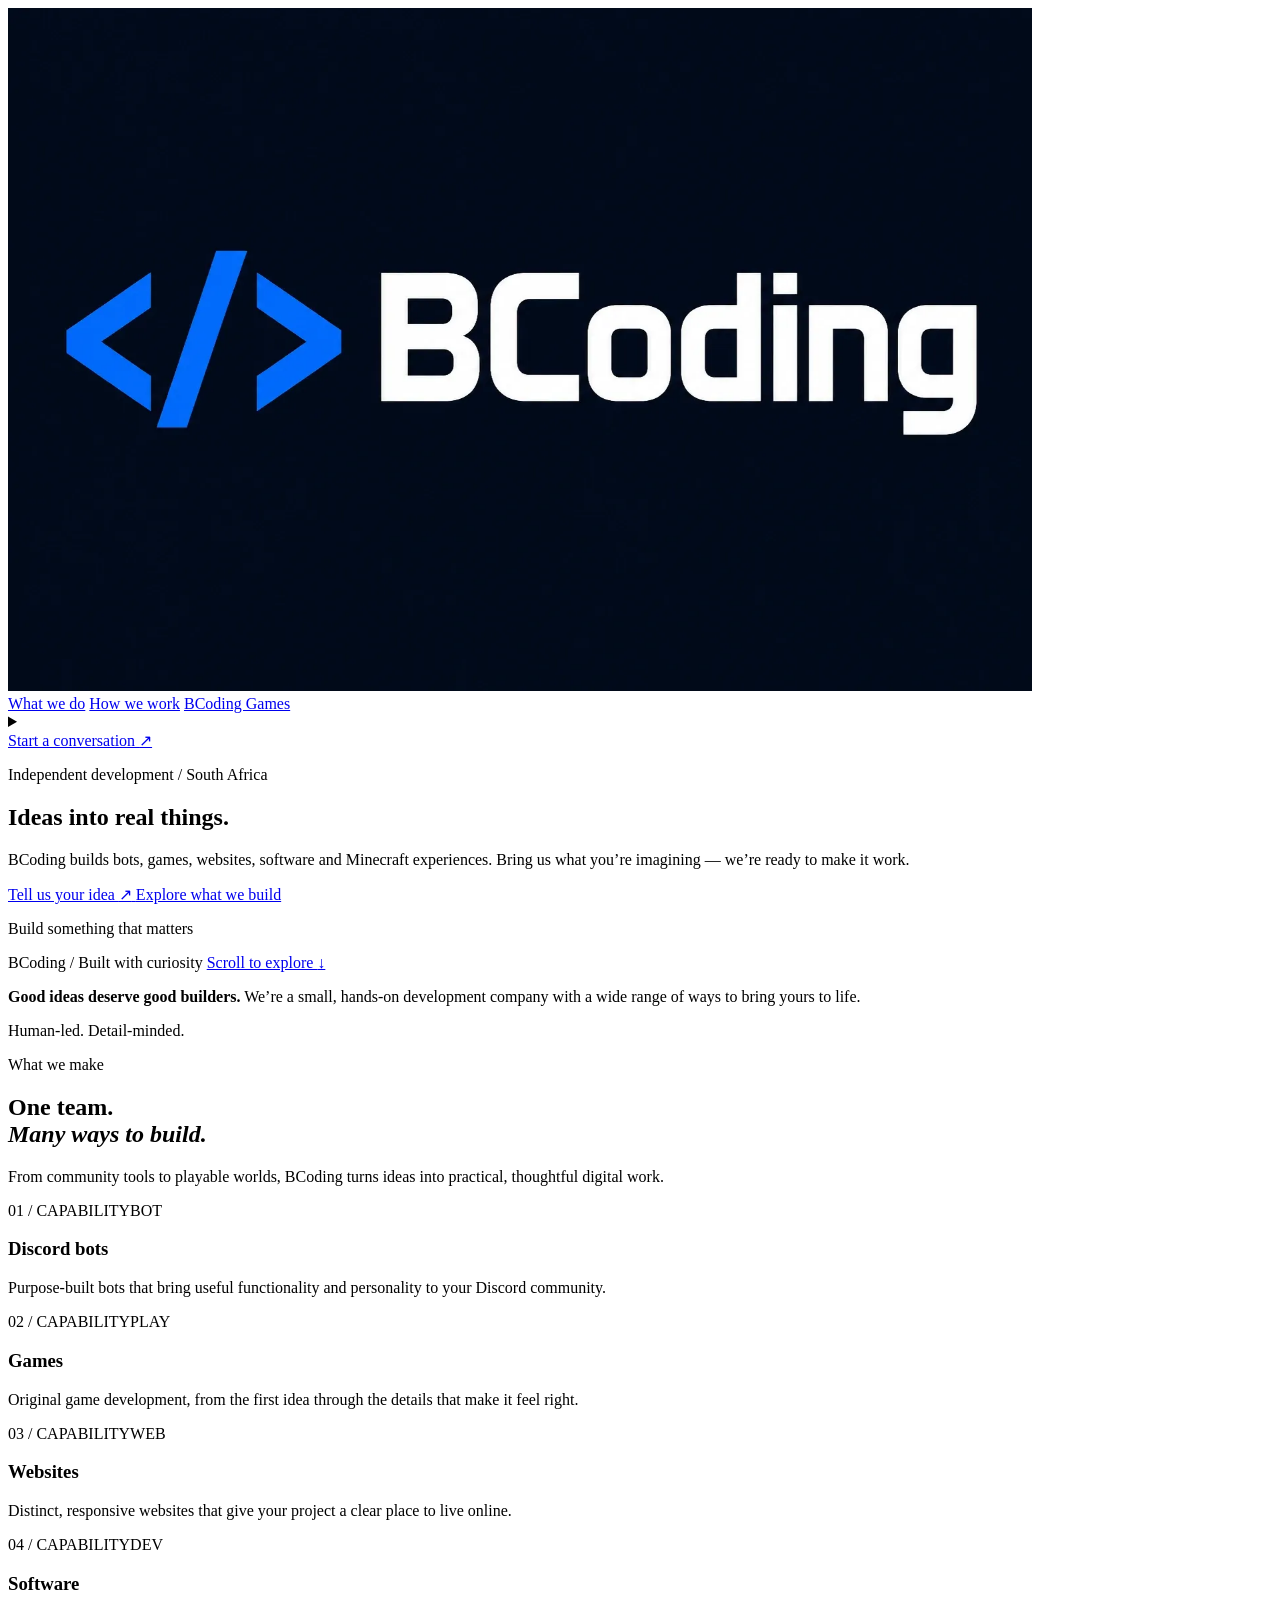
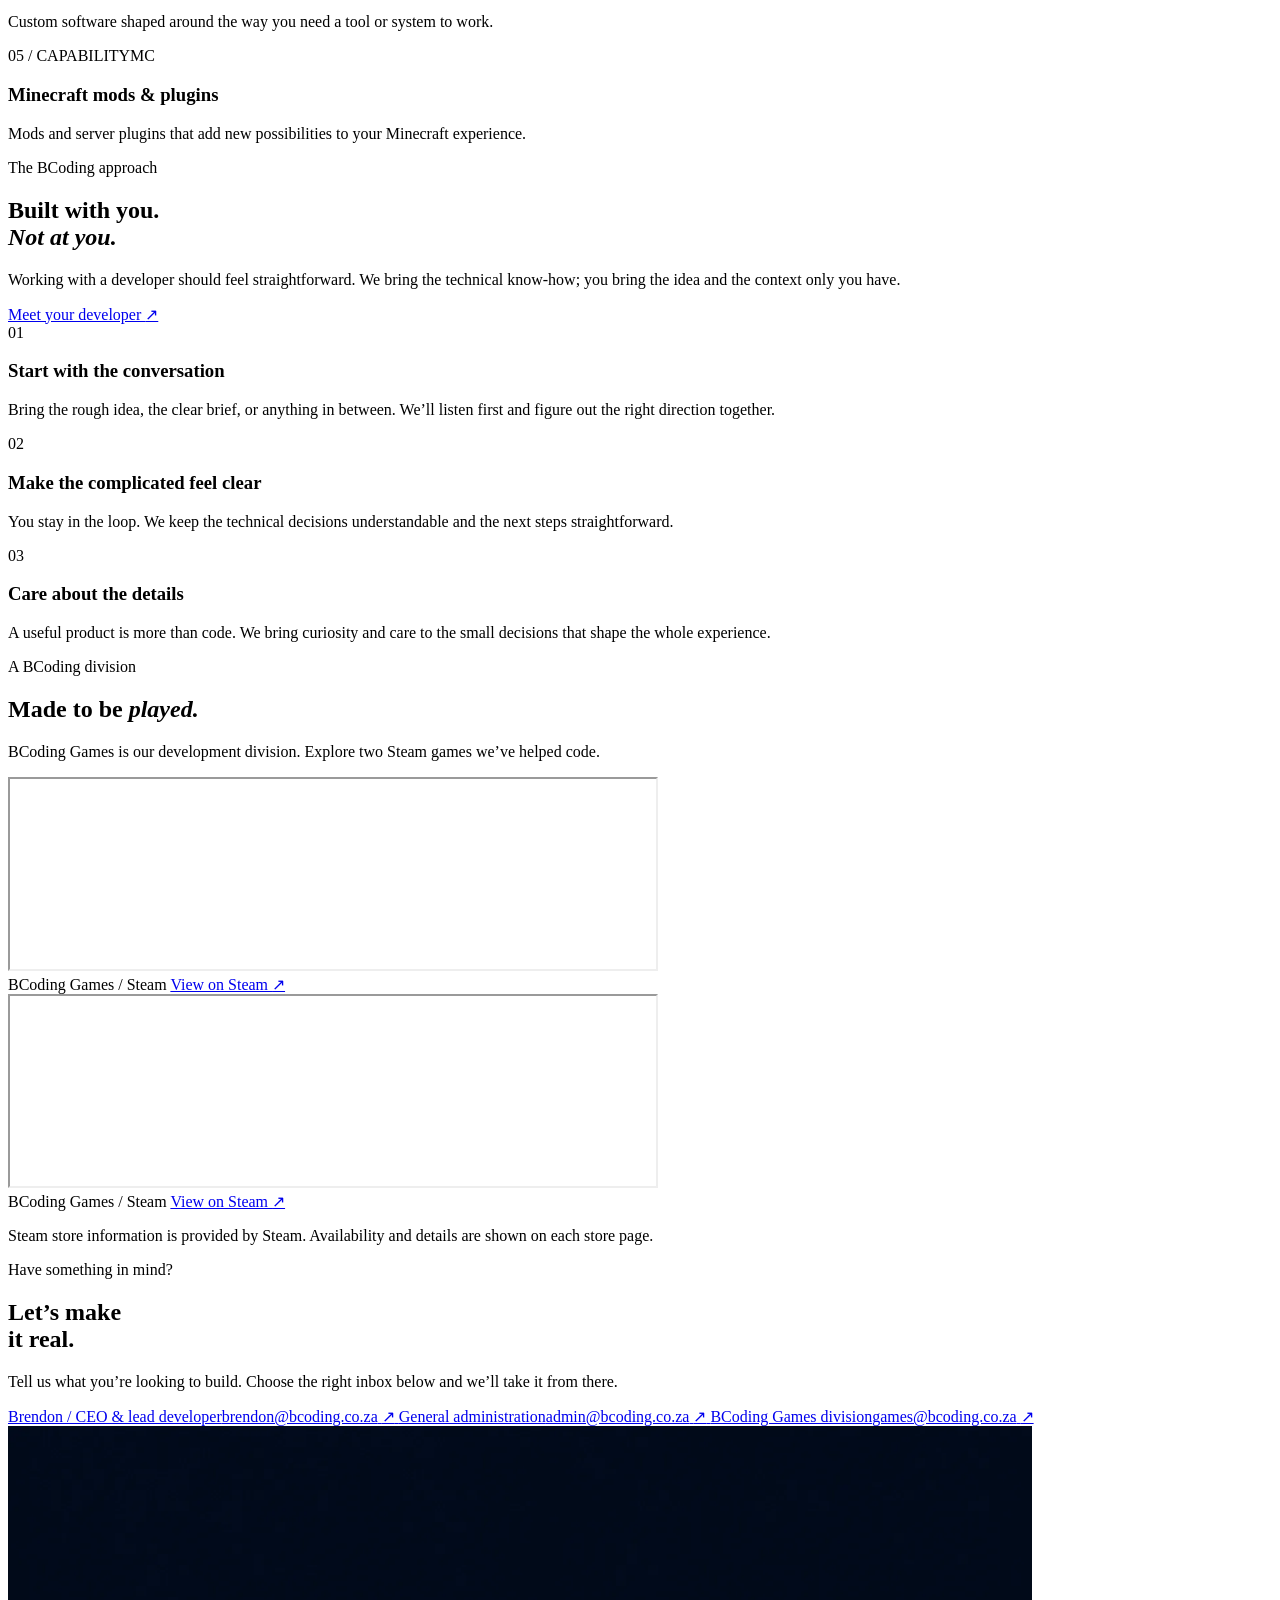
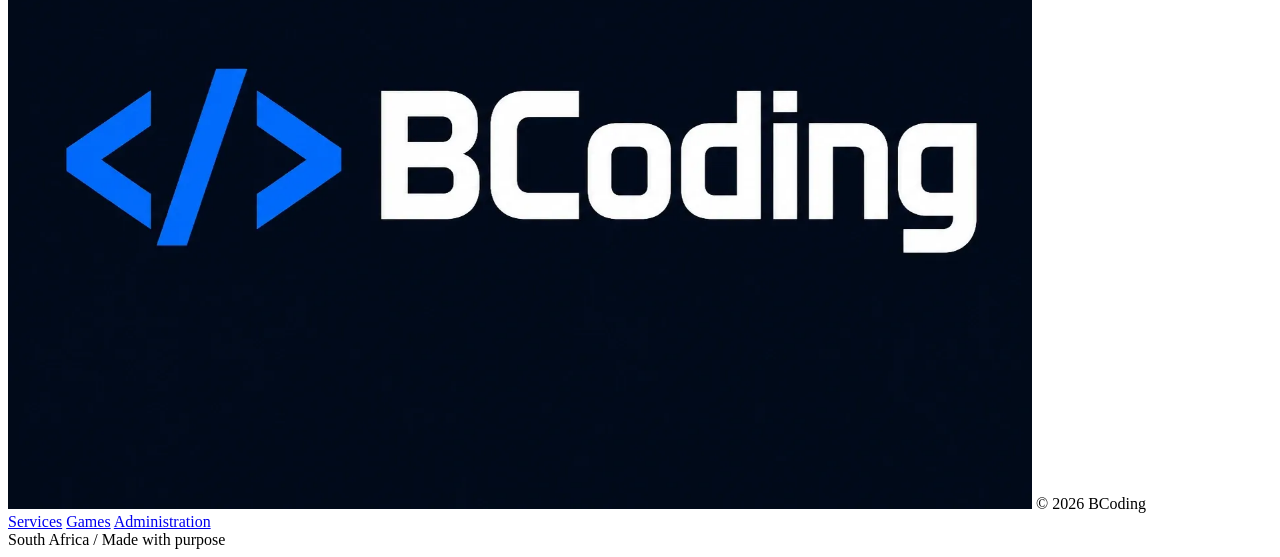
==== index.html @ 5981d1ee "Initial Files #1" ====
<!doctype html>
<html lang="en">
  <head>
    <meta charset="UTF-8" />
    <meta name="viewport" content="width=device-width, initial-scale=1" />
    <meta name="theme-color" content="#080f1d" />
    <title>BCoding | Bots, Games, Websites &amp; Software Development</title>
    <meta name="description" content="BCoding builds bots, games, websites, software, Minecraft mods and plugins. South African developers bring your ideas to life with thoughtful development." />
    <meta name="robots" content="index, follow" />
    <meta property="og:title" content="BCoding | Bots, Games, Websites &amp; Software Development" />
    <meta property="og:description" content="BCoding builds bots, games, websites, software, Minecraft mods and plugins. South African developers bring your ideas to life with thoughtful development." />
    <meta property="og:type" content="website" />
    <meta property="og:locale" content="en_ZA" />
    <meta name="twitter:card" content="summary_large_image" />
    <meta name="twitter:title" content="BCoding | Bots, Games, Websites &amp; Software Development" />
    <meta name="twitter:description" content="BCoding builds bots, games, websites, software, Minecraft mods and plugins. South African developers bring your ideas to life with thoughtful development." />
    <link rel="icon" type="image/svg+xml" href="favicon.svg" />
    <link rel="preconnect" href="https://fonts.googleapis.com" />
    <link rel="preconnect" href="https://fonts.gstatic.com" crossorigin />
    <link rel="stylesheet" href="src/index.css" />
  </head>
  <body>
    <div class="site-shell">
      <header class="header" data-testid="site-header">
        <nav class="nav" aria-label="Main navigation">
          <a class="brand" href="#home" aria-label="BCoding home" data-testid="link-home">
            <img src="bcoding-logo.png" alt="BCoding" width="1024" height="683" />
          </a>
          <div class="nav-links desktop-nav-links">
            <a href="#services" data-testid="link-nav-services">What we do</a>
            <a href="#approach" data-testid="link-nav-approach">How we work</a>
            <a href="#games" data-testid="link-nav-games">BCoding Games</a>
          </div>
          <details class="mobile-menu">
            <summary class="menu-toggle" aria-label="Toggle navigation menu">
              <span class="menu-icon" aria-hidden="true"></span>
            </summary>
            <div class="nav-links">
              <a href="#services" data-testid="link-mobile-services">What we do</a>
              <a href="#approach" data-testid="link-mobile-approach">How we work</a>
              <a href="#games" data-testid="link-mobile-games">BCoding Games</a>
              <a href="#contact" data-testid="link-mobile-contact">Contact</a>
            </div>
          </details>
          <a class="nav-contact" href="mailto:brendon@bcoding.co.za" data-testid="link-nav-contact">
            Start a conversation <span class="arrow" aria-hidden="true">↗</span>
          </a>
        </nav>
      </header>

      <main>
        <section class="hero" id="home" aria-labelledby="hero-title" data-testid="section-hero">
          <div class="hero-grid" aria-hidden="true"></div>
          <div class="hero-mark" aria-hidden="true">
            <div class="mark-outer"></div>
            <div class="mark-inner"></div>
            <div class="mark-core"></div>
            <div class="mark-line"></div>
            <span class="mark-corner one"></span>
            <span class="mark-corner two"></span>
          </div>
          <div class="hero-content">
            <div class="hero-copy">
              <p class="hero-kicker"><span>Independent development</span> / South Africa</p>
              <h1 id="hero-title" data-testid="text-hero-heading">Ideas into <span>real things.</span></h1>
              <p class="hero-description" data-testid="text-hero-description">
                BCoding builds bots, games, websites, software and Minecraft experiences.
                Bring us what you’re imagining — we’re ready to make it work.
              </p>
              <div class="hero-actions">
                <a class="button-primary" href="mailto:brendon@bcoding.co.za" data-testid="link-hero-start">
                  Tell us your idea <span class="arrow" aria-hidden="true">↗</span>
                </a>
                <a class="button-secondary" href="#services" data-testid="link-hero-services">
                  Explore what we build
                </a>
              </div>
            </div>
          </div>
          <p class="hero-aside" aria-hidden="true">Build something that matters</p>
          <div class="hero-bottom">
            <span>BCoding / Built with curiosity</span>
            <a href="#services" class="scroll-cue" data-testid="link-scroll-services">
              Scroll to explore <span class="arrow" aria-hidden="true">↓</span>
            </a>
          </div>
        </section>

        <div class="intro-strip" data-testid="section-intro">
          <div class="intro-inner">
            <p><strong>Good ideas deserve good builders.</strong> We’re a small, hands-on development company with a wide range of ways to bring yours to life.</p>
            <span class="intro-meta">Human-led. Detail-minded.</span>
          </div>
        </div>

        <section class="services" id="services" aria-labelledby="services-title" data-testid="section-services">
          <div class="wrap">
            <div class="services-top">
              <div>
                <p class="eyebrow">What we make</p>
                <h2 class="section-heading" id="services-title">One team.<br /><em>Many ways to build.</em></h2>
              </div>
              <p class="section-intro">From community tools to playable worlds, BCoding turns ideas into practical, thoughtful digital work.</p>
            </div>
            <div class="service-grid">
              <article class="service-item" data-testid="card-service-01">
                <div class="service-topline"><span>01 / CAPABILITY</span><span class="service-icon" aria-hidden="true">BOT</span></div>
                <h3>Discord bots</h3>
                <p>Purpose-built bots that bring useful functionality and personality to your Discord community.</p>
                <span class="service-accent" aria-hidden="true"></span>
              </article>
              <article class="service-item" data-testid="card-service-02">
                <div class="service-topline"><span>02 / CAPABILITY</span><span class="service-icon" aria-hidden="true">PLAY</span></div>
                <h3>Games</h3>
                <p>Original game development, from the first idea through the details that make it feel right.</p>
                <span class="service-accent" aria-hidden="true"></span>
              </article>
              <article class="service-item" data-testid="card-service-03">
                <div class="service-topline"><span>03 / CAPABILITY</span><span class="service-icon" aria-hidden="true">WEB</span></div>
                <h3>Websites</h3>
                <p>Distinct, responsive websites that give your project a clear place to live online.</p>
                <span class="service-accent" aria-hidden="true"></span>
              </article>
              <article class="service-item" data-testid="card-service-04">
                <div class="service-topline"><span>04 / CAPABILITY</span><span class="service-icon" aria-hidden="true">DEV</span></div>
                <h3>Software</h3>
                <p>Custom software shaped around the way you need a tool or system to work.</p>
                <span class="service-accent" aria-hidden="true"></span>
              </article>
              <article class="service-item" data-testid="card-service-05">
                <div class="service-topline"><span>05 / CAPABILITY</span><span class="service-icon" aria-hidden="true">MC</span></div>
                <h3>Minecraft mods &amp; plugins</h3>
                <p>Mods and server plugins that add new possibilities to your Minecraft experience.</p>
                <span class="service-accent" aria-hidden="true"></span>
              </article>
            </div>
          </div>
        </section>

        <section class="approach" id="approach" aria-labelledby="approach-title" data-testid="section-approach">
          <div class="wrap approach-inner">
            <div class="approach-lead">
              <p class="eyebrow">The BCoding approach</p>
              <h2 class="section-heading" id="approach-title">Built with you.<br /><em>Not at you.</em></h2>
              <p>Working with a developer should feel straightforward. We bring the technical know-how; you bring the idea and the context only you have.</p>
              <a class="button-primary" href="mailto:brendon@bcoding.co.za" data-testid="link-approach-contact">
                Meet your developer <span class="arrow" aria-hidden="true">↗</span>
              </a>
            </div>
            <div class="approach-list">
              <article class="principle" data-testid="card-principle-01">
                <span class="principle-number">01</span>
                <div><h3>Start with the conversation</h3><p>Bring the rough idea, the clear brief, or anything in between. We’ll listen first and figure out the right direction together.</p></div>
              </article>
              <article class="principle" data-testid="card-principle-02">
                <span class="principle-number">02</span>
                <div><h3>Make the complicated feel clear</h3><p>You stay in the loop. We keep the technical decisions understandable and the next steps straightforward.</p></div>
              </article>
              <article class="principle" data-testid="card-principle-03">
                <span class="principle-number">03</span>
                <div><h3>Care about the details</h3><p>A useful product is more than code. We bring curiosity and care to the small decisions that shape the whole experience.</p></div>
              </article>
            </div>
          </div>
        </section>

        <section class="games" id="games" aria-labelledby="games-title" data-testid="section-games">
          <div class="wrap">
            <div class="games-heading">
              <div>
                <p class="eyebrow">A BCoding division</p>
                <h2 class="section-heading" id="games-title">Made to be <em>played.</em></h2>
              </div>
              <p class="section-intro">BCoding Games is our development division. Explore two Steam games we’ve helped code.</p>
            </div>
            <div class="game-grid" data-testid="list-steam-games">
              <article class="game-card" data-testid="card-steam-game-4736470">
                <iframe class="game-frame" src="https://store.steampowered.com/widget/4736470/" title="Steam game widget, app 4736470" width="646" height="190" loading="lazy" allow="clipboard-write; autoplay; encrypted-media; picture-in-picture" data-testid="iframe-steam-game-4736470"></iframe>
                <div class="game-caption">
                  <span>BCoding Games / Steam</span>
                  <a href="https://store.steampowered.com/app/4736470/" target="_blank" rel="noopener noreferrer" data-testid="link-steam-game-4736470">View on Steam <span class="arrow" aria-hidden="true">↗</span></a>
                </div>
              </article>
              <article class="game-card" data-testid="card-steam-game-4693030">
                <iframe class="game-frame" src="https://store.steampowered.com/widget/4693030/" title="Steam game widget, app 4693030" width="646" height="190" loading="lazy" allow="clipboard-write; autoplay; encrypted-media; picture-in-picture" data-testid="iframe-steam-game-4693030"></iframe>
                <div class="game-caption">
                  <span>BCoding Games / Steam</span>
                  <a href="https://store.steampowered.com/app/4693030/" target="_blank" rel="noopener noreferrer" data-testid="link-steam-game-4693030">View on Steam <span class="arrow" aria-hidden="true">↗</span></a>
                </div>
              </article>
            </div>
            <p class="games-note" data-testid="text-games-note">Steam store information is provided by Steam. Availability and details are shown on each store page.</p>
          </div>
        </section>

        <section class="contact" id="contact" aria-labelledby="contact-title" data-testid="section-contact">
          <div class="wrap contact-main">
            <div>
              <p class="eyebrow">Have something in mind?</p>
              <h2 id="contact-title" data-testid="text-contact-heading">Let’s make<br /><span>it real.</span></h2>
              <p class="contact-copy">Tell us what you’re looking to build. Choose the right inbox below and we’ll take it from there.</p>
            </div>
            <div class="contact-actions" aria-label="Contact BCoding">
              <a class="email-link" href="mailto:brendon@bcoding.co.za" data-testid="link-contact-brendon">
                <span><span class="email-role">Brendon / CEO &amp; lead developer</span><span class="email-address">brendon@bcoding.co.za</span></span>
                <span class="email-arrow arrow" aria-hidden="true">↗</span>
              </a>
              <a class="email-link" href="mailto:admin@bcoding.co.za" data-testid="link-contact-admin">
                <span><span class="email-role">General administration</span><span class="email-address">admin@bcoding.co.za</span></span>
                <span class="email-arrow arrow" aria-hidden="true">↗</span>
              </a>
              <a class="email-link" href="mailto:games@bcoding.co.za" data-testid="link-contact-games">
                <span><span class="email-role">BCoding Games division</span><span class="email-address">games@bcoding.co.za</span></span>
                <span class="email-arrow arrow" aria-hidden="true">↗</span>
              </a>
            </div>
          </div>
          <footer class="footer">
            <div class="wrap footer-inner">
              <div class="footer-brand">
                <img src="bcoding-logo.png" alt="BCoding" width="1024" height="683" loading="lazy" />
                <span>© 2026 BCoding</span>
              </div>
              <nav class="footer-nav" aria-label="Footer navigation">
                <a href="#services" data-testid="link-footer-services">Services</a>
                <a href="#games" data-testid="link-footer-games">Games</a>
                <a href="mailto:admin@bcoding.co.za" data-testid="link-footer-admin">Administration</a>
              </nav>
              <span>South Africa / Made with purpose</span>
            </div>
          </footer>
        </section>
      </main>
    </div>
  </body>
</html>
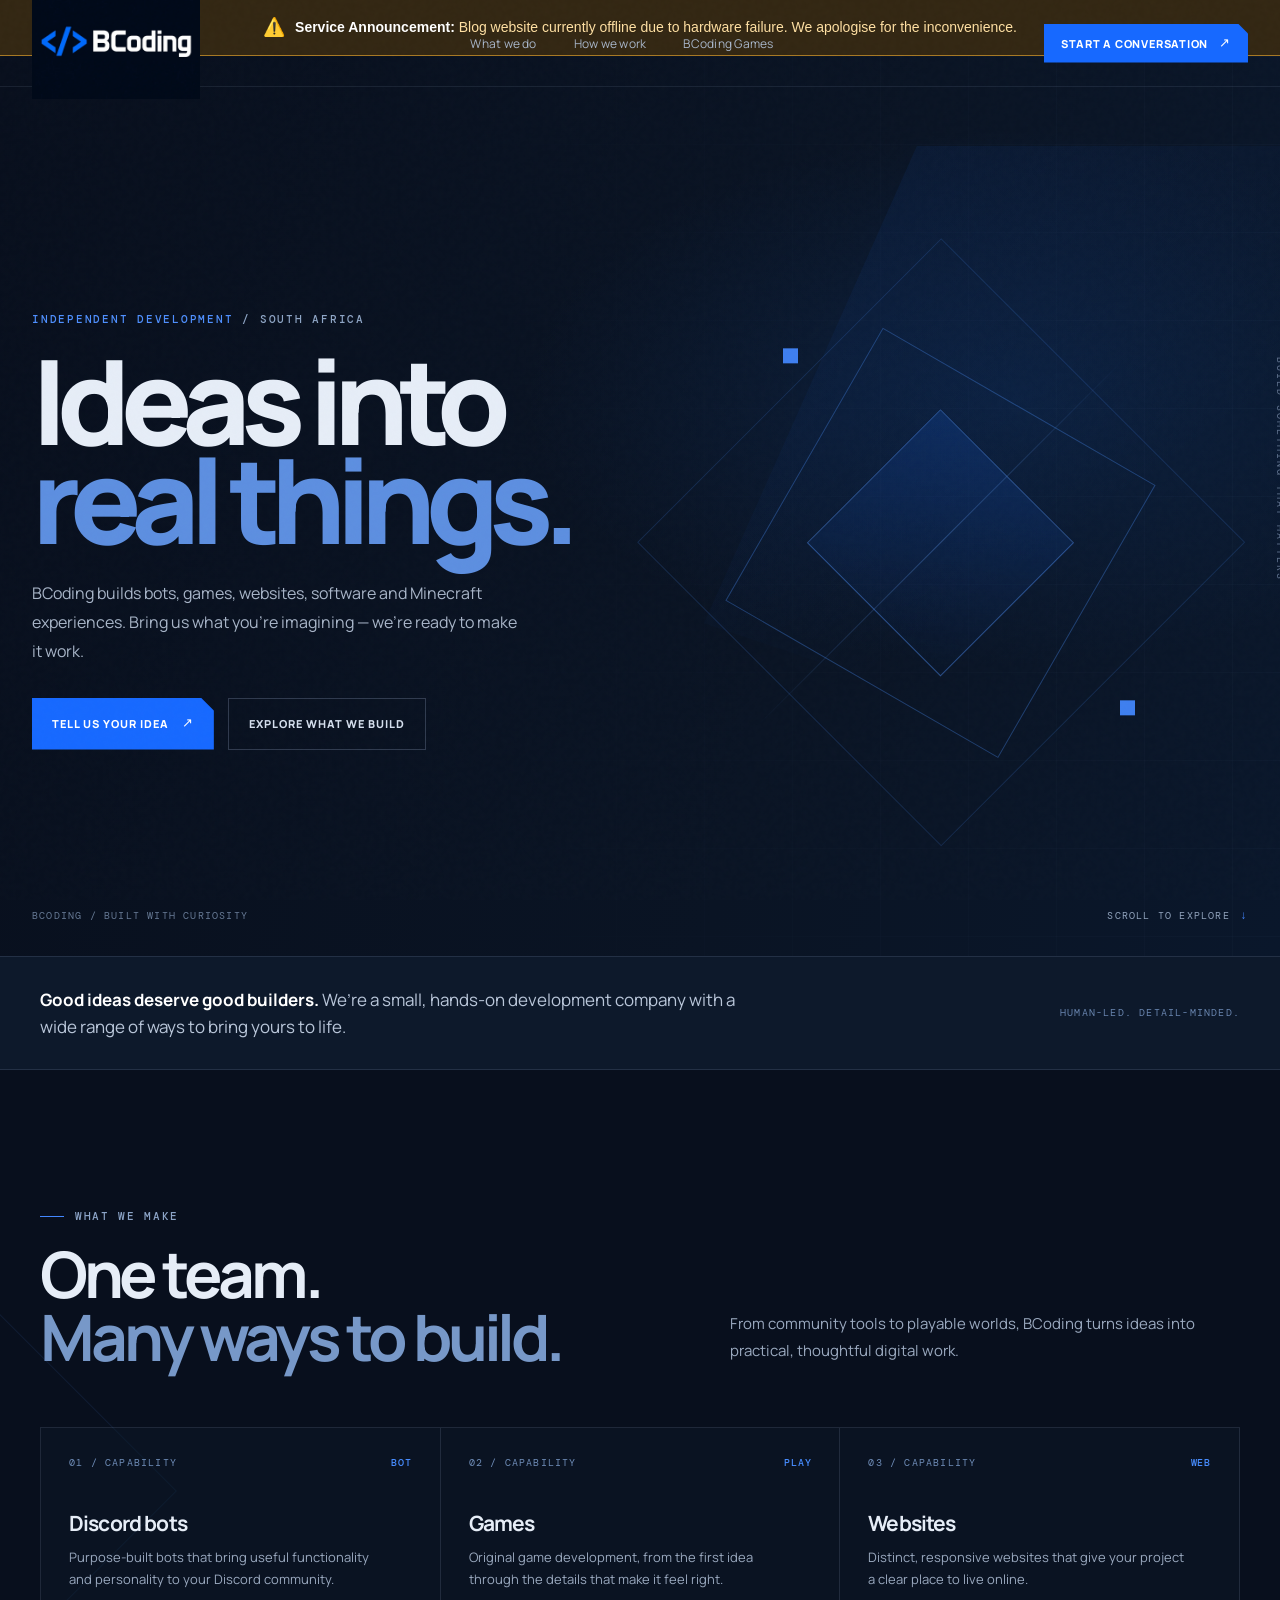
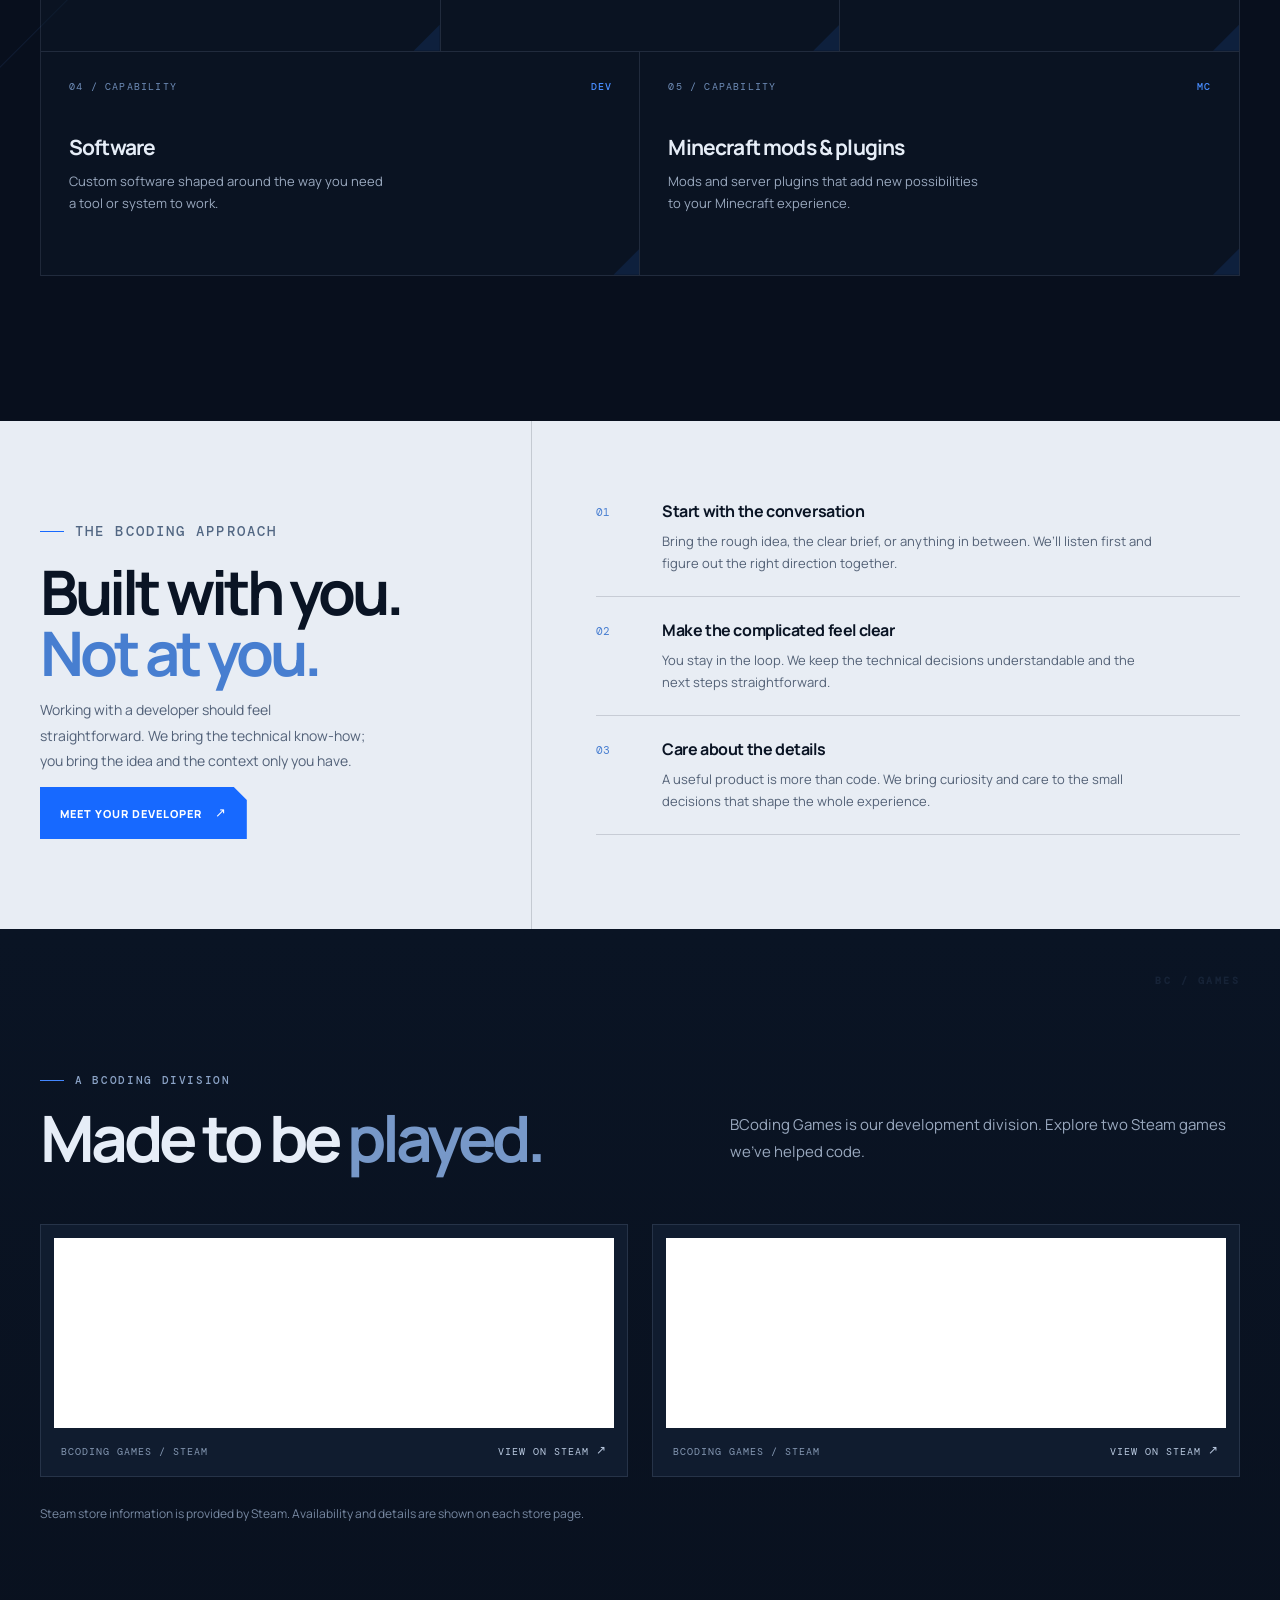
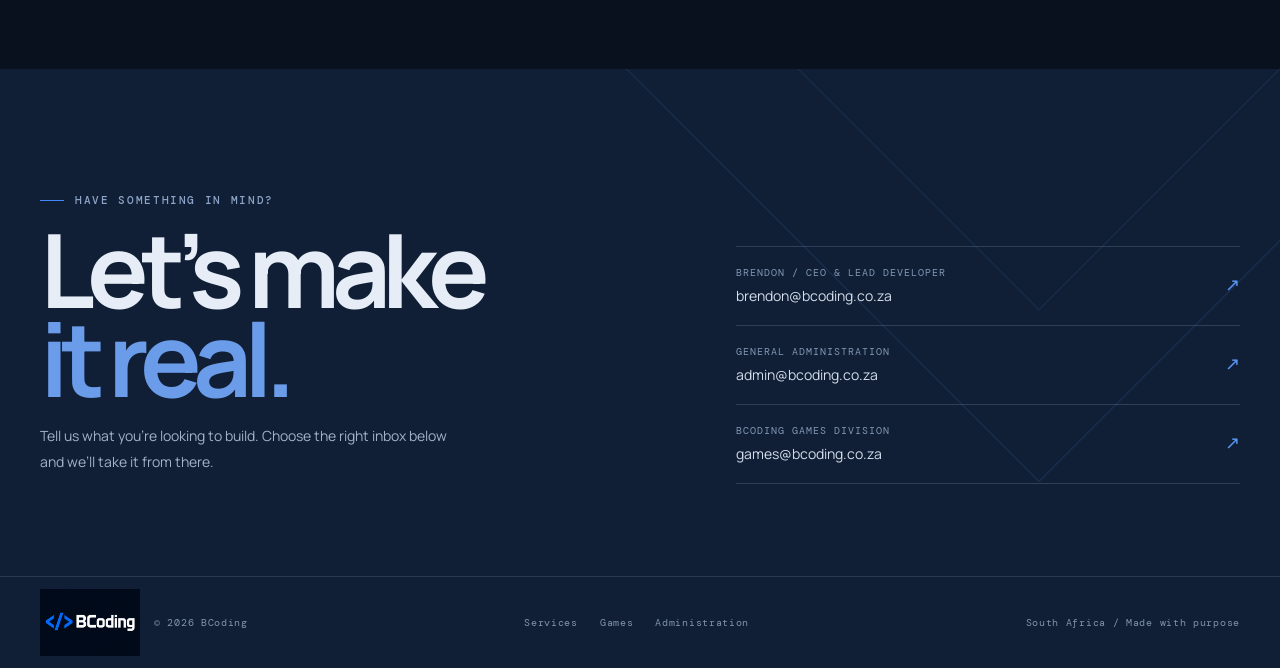
==== commit e9cbece2: "Implement announcement banner for service outage Added a service announcement banner to notify users" ====
--- a/index.html
+++ b/index.html
@@ -20,6 +20,57 @@
     <link rel="stylesheet" href="src/index.css" />
   </head>
   <body>
+    <!-- BCoding Announcement Banner -->
+<script>
+    const SHOW_ANNOUNCEMENT = true; // Change to false to hide
+
+    if (SHOW_ANNOUNCEMENT) {
+        document.write(`
+            <div class="announcement-banner">
+                <span class="announcement-icon">⚠️</span>
+                <span>
+                    <strong>Service Announcement:</strong>
+                    Blog website currently offline due to hardware failure.
+                    We apologise for the inconvenience.
+                </span>
+            </div>
+        `);
+    }
+</script>
+
+<style>
+    .announcement-banner {
+        width: 100%;
+        box-sizing: border-box;
+        background: #332713;
+        border-bottom: 1px solid #a87924;
+        color: #ffe0a3;
+        padding: 13px 20px;
+        font-family: Arial, sans-serif;
+        font-size: 14px;
+        line-height: 1.6;
+        text-align: center;
+        display: flex;
+        justify-content: center;
+        align-items: center;
+        gap: 10px;
+    }
+
+    .announcement-banner strong {
+        color: #ffffff;
+    }
+
+    .announcement-icon {
+        font-size: 18px;
+    }
+
+    @media (max-width: 600px) {
+        .announcement-banner {
+            font-size: 12px;
+            padding: 12px;
+        }
+    }
+</style>
     <div class="site-shell">
       <header class="header" data-testid="site-header">
         <nav class="nav" aria-label="Main navigation">
--- a/src/index.css
+++ b/src/index.css
@@ -0,0 +1,263 @@
+@import url('https://fonts.googleapis.com/css2?family=DM+Mono:wght@400;500&family=Manrope:wght@400;500;600;700;800&display=swap');
+
+:root,
+.dark {
+  color-scheme: dark;
+  --background: 222 47% 7%;
+  --foreground: 210 24% 94%;
+  --border: 218 27% 19%;
+  --input: 218 27% 19%;
+  --card: 220 38% 10%;
+  --card-foreground: 210 24% 94%;
+  --primary: 217 100% 56%;
+  --primary-foreground: 210 40% 98%;
+  --secondary: 220 31% 14%;
+  --secondary-foreground: 210 24% 94%;
+  --muted: 219 25% 15%;
+  --muted-foreground: 216 13% 64%;
+  --accent: 217 100% 56%;
+  --accent-foreground: 210 40% 98%;
+  --destructive: 0 72% 51%;
+  --destructive-foreground: 210 40% 98%;
+  --ring: 217 100% 56%;
+  --app-font-sans: 'Manrope', sans-serif;
+  --app-font-mono: 'DM Mono', monospace;
+  --radius: 0.4rem;
+  --navy: #080f1d;
+  --navy-2: #0b1525;
+  --panel: #0d192b;
+  --panel-light: #122039;
+  --blue: #1769ff;
+  --blue-bright: #4387ff;
+  --ice: #e6edf7;
+  --muted-ink: #9aa9bf;
+  --line: rgba(167, 191, 224,  0.14);
+  --mono: 'DM Mono', monospace;
+}
+
+* { box-sizing: border-box; }
+html { scroll-behavior: smooth; scroll-padding-top: 90px; }
+body {
+  margin: 0;
+  background: var(--navy);
+  color: var(--ice);
+  font-family: var(--app-font-sans);
+  -webkit-font-smoothing: antialiased;
+  text-rendering: optimizeLegibility;
+}
+body::before {
+  content: '';
+  position: fixed;
+  inset: 0;
+  z-index: 10;
+  pointer-events: none;
+  opacity: .12;
+  background-image: url("data:image/svg+xml,%3Csvg viewBox='0 0 180 180' xmlns='http://www.w3.org/2000/svg'%3E%3Cfilter id='n'%3E%3CfeTurbulence type='fractalNoise' baseFrequency='.85' numOctaves='3' stitchTiles='stitch'/%3E%3C/filter%3E%3Crect width='100%25' height='100%25' filter='url(%23n)' opacity='.14'/%3E%3C/svg%3E");
+}
+::selection { background: var(--blue); color: white; }
+a { color: inherit; text-decoration: none; }
+button { font: inherit; }
+button:focus-visible, a:focus-visible, summary:focus-visible { outline: 2px solid #78aaff; outline-offset: 4px; }
+
+.site-shell { overflow: hidden; }
+.wrap { width: min(1200px, calc(100% - 64px)); margin-inline: auto; }
+.eyebrow {
+  display: inline-flex; align-items: center; gap: 11px; margin: 0;
+  color: #8ca4c7; font: 500 11px/1.4 var(--mono); letter-spacing: .15em; text-transform: uppercase;
+}
+.eyebrow::before { content: ''; display: inline-block; width: 24px; height: 1px; background: var(--blue-bright); }
+.section-heading { max-width: 760px; margin: 18px 0 0; font-size: clamp(2.4rem, 5vw, 4.6rem); line-height: .99; letter-spacing: -.065em; font-weight: 700; }
+.section-heading em { font-style: normal; color: #7798c8; }
+.section-intro { max-width: 510px; color: var(--muted-ink); line-height: 1.8; font-size: 15px; }
+
+.header {
+  position: absolute; z-index: 20; top: 0; left: 0; width: 100%;
+  border-bottom: 1px solid rgba(174, 193, 224, .1);
+}
+.nav {
+  width: min(1320px, calc(100% - 64px)); height: 86px; margin: auto;
+  display: flex; align-items: center; justify-content: space-between;
+}
+.brand { display: inline-flex; align-items: center; width: 168px; }
+.brand img { display: block; width: 100%; height: auto; }
+.nav-links { display: flex; gap: 37px; align-items: center; }
+.nav-links a { color: #a8b6ca; font-size: 12px; letter-spacing: .02em; transition: color .2s; }
+.nav-links a:hover { color: white; }
+.nav-contact { display: inline-flex; align-items: center; gap: 11px; padding: 12px 17px; background: var(--blue); color: white; font-size: 11px; font-weight: 800; letter-spacing: .07em; text-transform: uppercase; clip-path: polygon(0 0, calc(100% - 10px) 0, 100% 10px, 100% 100%, 0 100%); transition: background .2s, transform .2s; }
+.nav-contact:hover { background: #3880ff; transform: translateY(-2px); }
+.mobile-menu { display: none; }
+.menu-toggle { display: inline-flex; align-items: center; justify-content: center; width: 42px; height: 42px; border: 1px solid var(--line); color: var(--ice); background: var(--panel); cursor: pointer; list-style: none; }
+.menu-toggle::-webkit-details-marker { display: none; }
+.menu-icon, .menu-icon::before, .menu-icon::after { display: block; position: relative; width: 18px; height: 1px; background: currentColor; content: ''; transition: transform .2s, background .2s; }
+.menu-icon::before, .menu-icon::after { position: absolute; left: 0; }
+.menu-icon::before { top: -6px; }
+.menu-icon::after { top: 6px; }
+.mobile-menu[open] .menu-icon { background: transparent; }
+.mobile-menu[open] .menu-icon::before { top: 0; transform: rotate(45deg); }
+.mobile-menu[open] .menu-icon::after { top: 0; transform: rotate(-45deg); }
+.arrow { display: inline-block; font: 500 1.15em/1 var(--mono); }
+
+.hero {
+  min-height: 760px; height: min(900px, 100svh); max-height: 1000px; position: relative;
+  display: flex; align-items: center; background:
+    radial-gradient(ellipse at 79% 38%, rgba(19, 77, 160, .19), transparent 34%),
+    linear-gradient(105deg, #080f1d 0%, #0a1424 62%, #0a172b 100%);
+}
+.hero::after { content: ''; position: absolute; right: -7vw; top: 10%; width: 52vw; height: 78%; background: linear-gradient(145deg, rgba(23,105,255,.09), transparent 56%); clip-path: polygon(32% 0,100% 0,100% 100%,0 68%); pointer-events: none; }
+.hero-grid { position: absolute; inset: 0; opacity: .16; background-image: linear-gradient(rgba(145,174,218,.18) 1px, transparent 1px), linear-gradient(90deg, rgba(145,174,218,.18) 1px, transparent 1px); background-size: 88px 88px; mask-image: linear-gradient(90deg, transparent 30%, black 100%); }
+.hero-content { position: relative; z-index: 2; width: min(1320px, calc(100% - 64px)); margin: 50px auto 0; }
+.hero-copy { width: min(760px, 68%); }
+.hero-kicker { margin: 0 0 24px; color: #8fa6c6; font: 500 11px/1.4 var(--mono); letter-spacing: .16em; text-transform: uppercase; animation: rise .75s .05s both; }
+.hero-kicker span { color: #4f90ff; }
+.hero h1 { margin: 0; max-width: 800px; font-size: clamp(4.3rem, 9.2vw, 8.5rem); font-weight: 800; line-height: .84; letter-spacing: -.085em; animation: rise .8s .14s both; }
+.hero h1 span { display: block; color: #5d8fe0; }
+.hero-description { max-width: 485px; margin: 30px 0 0; color: #a8b5c8; font-size: 16px; line-height: 1.8; animation: rise .8s .23s both; }
+.hero-actions { display: flex; gap: 14px; align-items: center; margin-top: 32px; animation: rise .8s .3s both; }
+.button-primary, .button-secondary { min-height: 52px; display: inline-flex; align-items: center; justify-content: center; gap: 13px; padding: 0 20px; font-size: 11px; font-weight: 800; letter-spacing: .09em; text-transform: uppercase; transition: background .2s, transform .2s, border-color .2s; }
+.button-primary { background: var(--blue); color: white; clip-path: polygon(0 0, calc(100% - 13px) 0, 100% 13px, 100% 100%, 0 100%); }
+.button-primary:hover { background: #3981ff; transform: translateY(-2px); }
+.button-secondary { border: 1px solid rgba(174,193,224,.24); color: #d4deed; }
+.button-secondary:hover { border-color: #6b91c8; background: rgba(75,120,190,.1); }
+.hero-mark { position: absolute; z-index: 1; width: min(41vw, 570px); aspect-ratio: 1; right: max(6vw, calc((100vw - 1320px)/2)); top: 50%; transform: translateY(-43%); opacity: .93; }
+.mark-outer, .mark-inner, .mark-core { position: absolute; inset: 0; border: 1px solid rgba(72,137,240,.28); transform: rotate(45deg); }
+.mark-outer { inset: 9%; border-color: rgba(72,137,240,.2); }
+.mark-inner { inset: 20%; border-color: rgba(72,137,240,.38); transform: rotate(30deg); }
+.mark-core { inset: 32%; background: linear-gradient(145deg, rgba(23,105,255,.19), rgba(23,105,255,.015)); border-color: rgba(88,151,248,.42); }
+.mark-corner { position: absolute; width: 15px; height: 15px; background: #4387ff; }
+.mark-corner.one { top: 13%; left: 20%; }
+.mark-corner.two { bottom: 17%; right: 13%; }
+.mark-line { position: absolute; top: 50%; left: 0; width: 100%; height: 1px; background: linear-gradient(90deg, transparent, rgba(91,148,235,.38), transparent); transform: rotate(-45deg); }
+.hero-aside { position: absolute; right: 0; top: 44%; transform: rotate(90deg) translateX(50%); transform-origin: right; color: #60728e; font: 10px var(--mono); letter-spacing: .2em; text-transform: uppercase; }
+.hero-bottom { position: absolute; bottom: 34px; left: 50%; width: min(1320px, calc(100% - 64px)); transform: translateX(-50%); display: flex; justify-content: space-between; color: #667994; font: 10px var(--mono); letter-spacing: .12em; text-transform: uppercase; }
+.scroll-cue { display: flex; align-items: center; gap: 10px; color: #91a3bc; }
+.scroll-cue .arrow { color: #4387ff; }
+
+.intro-strip { position: relative; z-index: 2; background: #0d192b; border-block: 1px solid var(--line); }
+.intro-inner { width: min(1200px, calc(100% - 64px)); min-height: 112px; margin: auto; display: flex; align-items: center; justify-content: space-between; gap: 26px; }
+.intro-inner p { margin: 0; max-width: 700px; color: #b9c6d9; font-size: 17px; line-height: 1.6; }
+.intro-inner strong { color: white; }
+.intro-meta { white-space: nowrap; color: #6884ae; font: 10px var(--mono); letter-spacing: .12em; text-transform: uppercase; }
+
+.services { padding: 130px 0 145px; position: relative; }
+.services::before { content: ''; position: absolute; width: 360px; height: 360px; border: 1px solid rgba(71,125,212,.11); transform: rotate(45deg); left: -260px; top: 240px; }
+.services-top { display: flex; align-items: end; justify-content: space-between; gap: 35px; margin-bottom: 58px; }
+.services-top .section-intro { margin: 0 0 5px; }
+.service-grid { display: grid; grid-template-columns: repeat(12, 1fr); border-top: 1px solid var(--line); border-left: 1px solid var(--line); }
+.service-item { min-height: 224px; padding: 28px; grid-column: span 4; border-right: 1px solid var(--line); border-bottom: 1px solid var(--line); position: relative; background: rgba(13,25,43,.44); transition: background .25s, transform .25s; }
+.service-item:nth-child(4), .service-item:nth-child(5) { grid-column: span 6; }
+.service-item:hover { z-index: 1; background: #101f35; transform: translateY(-3px); }
+.service-topline { display: flex; justify-content: space-between; align-items: center; color: #6f8db8; font: 10px var(--mono); letter-spacing: .12em; }
+.service-icon { color: #488dff; font: 500 10px var(--mono); letter-spacing: .08em; }
+.service-item h3 { margin: 40px 0 9px; font-size: 21px; letter-spacing: -.04em; }
+.service-item p { max-width: 320px; margin: 0; color: #9aa9bf; font-size: 13px; line-height: 1.75; }
+.service-accent { position: absolute; right: 0; bottom: 0; width: 26px; height: 26px; background: rgba(38,113,240,.13); clip-path: polygon(100% 0,100% 100%,0 100%); }
+
+.approach { background: #e8edf4; color: #0a1424; position: relative; }
+.approach-inner { display: grid; grid-template-columns: .82fr 1.18fr; min-height: 460px; }
+.approach-lead { padding: 94px 65px 90px 0; border-right: 1px solid rgba(8,19,35,.16); }
+.approach .eyebrow { color: #526783; }
+.approach .eyebrow::before { background: var(--blue); }
+.approach .section-heading { font-size: clamp(2.6rem, 4.8vw, 4.7rem); }
+.approach .section-heading em { color: #477ed0; }
+.approach-lead p { max-width: 330px; color: #526178; line-height: 1.8; font-size: 14px; }
+.approach-list { padding: 75px 0 70px 64px; }
+.principle { display: grid; grid-template-columns: 48px 1fr; gap: 18px; padding: 22px 0; border-bottom: 1px solid rgba(8,19,35,.15); }
+.principle:first-child { padding-top: 4px; }
+.principle-number { color: #497fd1; font: 11px var(--mono); padding-top: 5px; }
+.principle h3 { margin: 0 0 8px; font-size: 16px; letter-spacing: -.025em; }
+.principle p { margin: 0; max-width: 490px; color: #536176; font-size: 13px; line-height: 1.7; }
+
+.games { padding: 135px 0 145px; background: linear-gradient(180deg, #0a1424, #09111f); position: relative; }
+.games::before { content: 'BC / GAMES'; position: absolute; top: 45px; right: max(34px, calc((100vw - 1200px)/2)); color: rgba(112,146,195,.12); font: 700 10px var(--mono); letter-spacing: .25em; }
+.games-heading { display: flex; align-items: end; justify-content: space-between; gap: 38px; margin-bottom: 54px; }
+.games-heading .section-intro { margin: 0 0 5px; }
+.games-label { display: inline-flex; align-items: center; gap: 9px; color: #82a0cc; font: 10px var(--mono); letter-spacing: .14em; text-transform: uppercase; }
+.games-label::before { content: ''; width: 7px; height: 7px; background: #4387ff; transform: rotate(45deg); }
+.game-grid { display: grid; grid-template-columns: 1fr 1fr; gap: 24px; }
+.game-card { min-width: 0; position: relative; padding: 13px; background: #101c2f; border: 1px solid rgba(167,191,224,.14); transition: border-color .2s, transform .2s; }
+.game-card:hover { border-color: rgba(89,146,237,.55); transform: translateY(-3px); }
+.game-frame { display: block; border: 0; width: 100%; height: 190px; background: #0c1625; }
+.game-caption { display: flex; justify-content: space-between; gap: 20px; align-items: center; padding: 17px 7px 5px; color: #8497b2; font: 10px var(--mono); letter-spacing: .1em; text-transform: uppercase; }
+.game-caption a { display: inline-flex; align-items: center; gap: 7px; color: #b8c8df; transition: color .2s; }
+.game-caption a:hover { color: white; }
+.games-note { margin: 27px 0 0; color: #7889a2; font-size: 12px; line-height: 1.7; }
+
+.contact { position: relative; padding: 115px 0 0; overflow: hidden; background: #101f35; }
+.contact::before { content: ''; position: absolute; width: 680px; height: 680px; top: -410px; right: -100px; border: 1px solid rgba(73,133,222,.19); transform: rotate(45deg); }
+.contact::after { content: ''; position: absolute; width: 430px; height: 430px; top: -280px; right: 25px; border: 1px solid rgba(73,133,222,.14); transform: rotate(45deg); }
+.contact-main { position: relative; z-index: 1; display: grid; grid-template-columns: 1.1fr .9fr; gap: 80px; padding-bottom: 88px; }
+.contact h2 { margin: 17px 0 20px; max-width: 680px; font-size: clamp(3.4rem, 8vw, 7rem); line-height: .87; letter-spacing: -.08em; }
+.contact h2 span { color: #6b9ce9; }
+.contact-copy { max-width: 430px; color: #a2b2c8; font-size: 14px; line-height: 1.8; }
+.contact-actions { align-self: end; padding-bottom: 4px; }
+.contact-actions .email-link { display: flex; justify-content: space-between; align-items: center; gap: 20px; padding: 19px 0; border-bottom: 1px solid rgba(167,191,224,.2); color: #d4deec; }
+.email-link:first-child { border-top: 1px solid rgba(167,191,224,.2); }
+.email-role { display: block; margin-bottom: 5px; color: #8297b4; font: 10px var(--mono); letter-spacing: .1em; text-transform: uppercase; }
+.email-address { font-size: 14px; }
+.email-arrow { color: #5995f1; transition: transform .2s; }
+.email-link:hover .email-arrow { transform: translate(3px,-3px); }
+.footer { position: relative; z-index: 1; border-top: 1px solid rgba(167,191,224,.17); }
+.footer-inner { min-height: 91px; display: flex; align-items: center; justify-content: space-between; gap: 20px; color: #8193ad; font: 10px var(--mono); letter-spacing: .07em; }
+.footer-brand { display: flex; align-items: center; gap: 14px; }
+.footer-brand img { width: 100px; height: auto; }
+.footer-nav { display: flex; gap: 22px; }
+.footer-nav a { transition: color .2s; }
+.footer-nav a:hover { color: white; }
+
+@keyframes rise { from { opacity: 0; transform: translateY(16px); } to { opacity: 1; transform: translateY(0); } }
+@media (prefers-reduced-motion: reduce) {
+  *, *::before, *::after { scroll-behavior: auto !important; animation-duration: .01ms !important; animation-iteration-count: 1 !important; transition-duration: .01ms !important; }
+}
+@media (max-width: 900px) {
+  .hero-mark { right: -9%; opacity: .5; width: 54vw; }
+  .hero-copy { width: min(720px, 85%); }
+  .services-top, .games-heading { display: block; }
+  .services-top .section-intro, .games-heading .section-intro { margin-top: 20px; }
+  .approach-inner { grid-template-columns: 1fr 1fr; }
+  .approach-lead { padding-right: 34px; }
+  .approach-list { padding-left: 34px; }
+  .contact-main { gap: 35px; }
+}
+@media (max-width: 700px) {
+  .wrap, .nav, .hero-content, .hero-bottom, .intro-inner { width: calc(100% - 40px); }
+  .nav { height: 72px; }
+  .brand { width: 140px; }
+  .nav-contact { display: none; }
+  .desktop-nav-links { display: none; }
+  .mobile-menu { display: block; position: relative; }
+  .mobile-menu .nav-links { position: absolute; display: none; top: calc(100% + 1px); right: 0; width: min(280px, calc(100vw - 40px)); padding: 12px 20px 18px; flex-direction: column; align-items: stretch; gap: 0; background: #0a1424; border: 1px solid var(--line); }
+  .mobile-menu[open] .nav-links { display: flex; }
+  .mobile-menu .nav-links a { padding: 14px 0; border-bottom: 1px solid rgba(167,191,224,.1); }
+  .hero { min-height: 710px; height: 92svh; max-height: 850px; align-items: flex-start; }
+  .hero-content { margin-top: 190px; }
+  .hero h1 { font-size: clamp(4.2rem, 18vw, 6.7rem); }
+  .hero-copy { width: 100%; }
+  .hero-mark { width: 77vw; right: -34%; top: 54%; opacity: .28; }
+  .hero-aside { display: none; }
+  .hero-description { max-width: 430px; font-size: 14px; }
+  .hero-bottom { bottom: 22px; font-size: 8px; }
+  .hero-bottom > span { display: none; }
+  .intro-inner { display: block; padding: 28px 0; }
+  .intro-inner p { font-size: 15px; }
+  .intro-meta { display: block; margin-top: 17px; }
+  .services, .games { padding: 90px 0; }
+  .section-heading { font-size: clamp(2.5rem, 12vw, 4rem); }
+  .services-top { margin-bottom: 36px; }
+  .service-grid { grid-template-columns: 1fr; }
+  .service-item, .service-item:nth-child(4), .service-item:nth-child(5) { grid-column: span 1; min-height: 190px; padding: 23px; }
+  .service-item h3 { margin-top: 29px; }
+  .approach-inner { display: block; padding: 70px 0; }
+  .approach-lead { padding: 0 0 36px; border-right: 0; border-bottom: 1px solid rgba(8,19,35,.16); }
+  .approach-list { padding: 28px 0 0; }
+  .principle { grid-template-columns: 36px 1fr; gap: 12px; }
+  .games::before { display: none; }
+  .games-heading { margin-bottom: 35px; }
+  .game-grid { grid-template-columns: 1fr; gap: 17px; }
+  .game-frame { height: 190px; }
+  .contact { padding-top: 82px; }
+  .contact-main { display: block; padding-bottom: 53px; }
+  .contact h2 { font-size: clamp(3.7rem, 17vw, 6rem); }
+  .contact-actions { margin-top: 37px; }
+  .footer-inner { padding: 20px 0; flex-wrap: wrap; }
+  .footer-nav { gap: 15px; }
+}
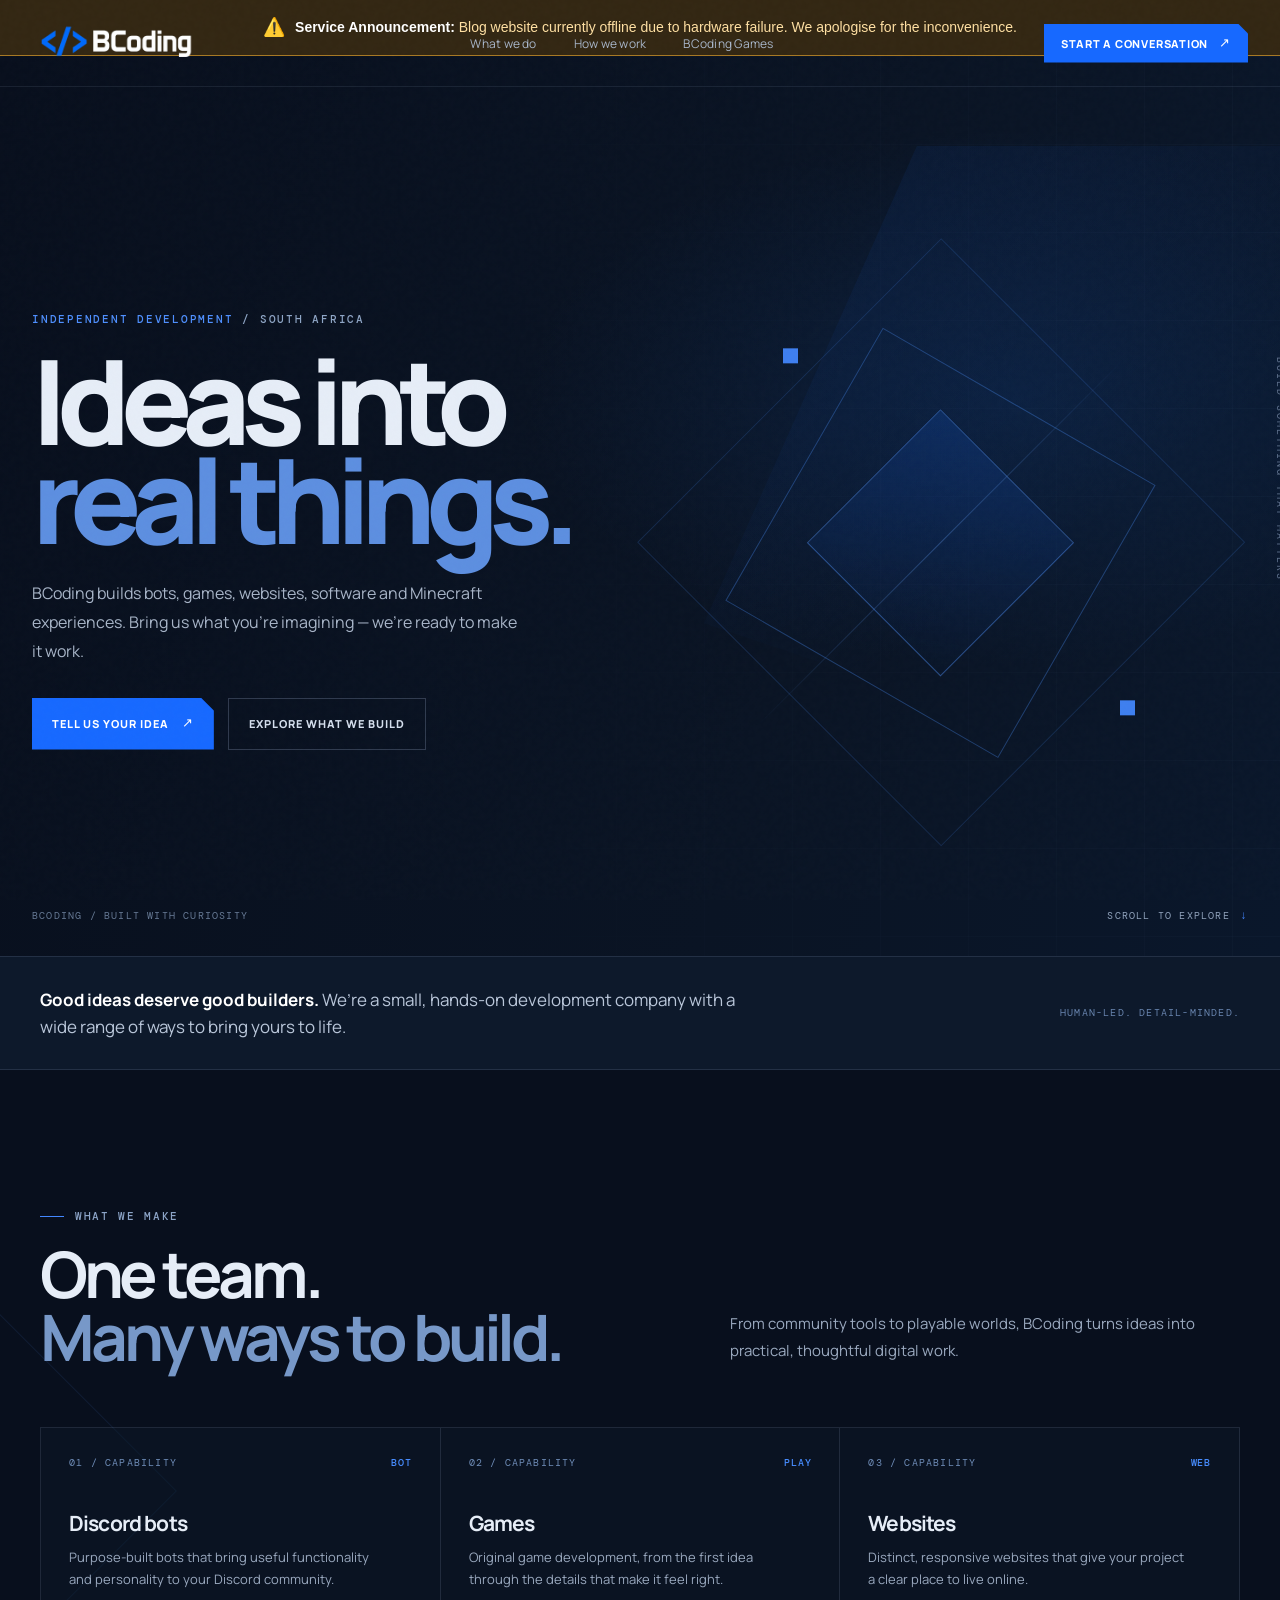
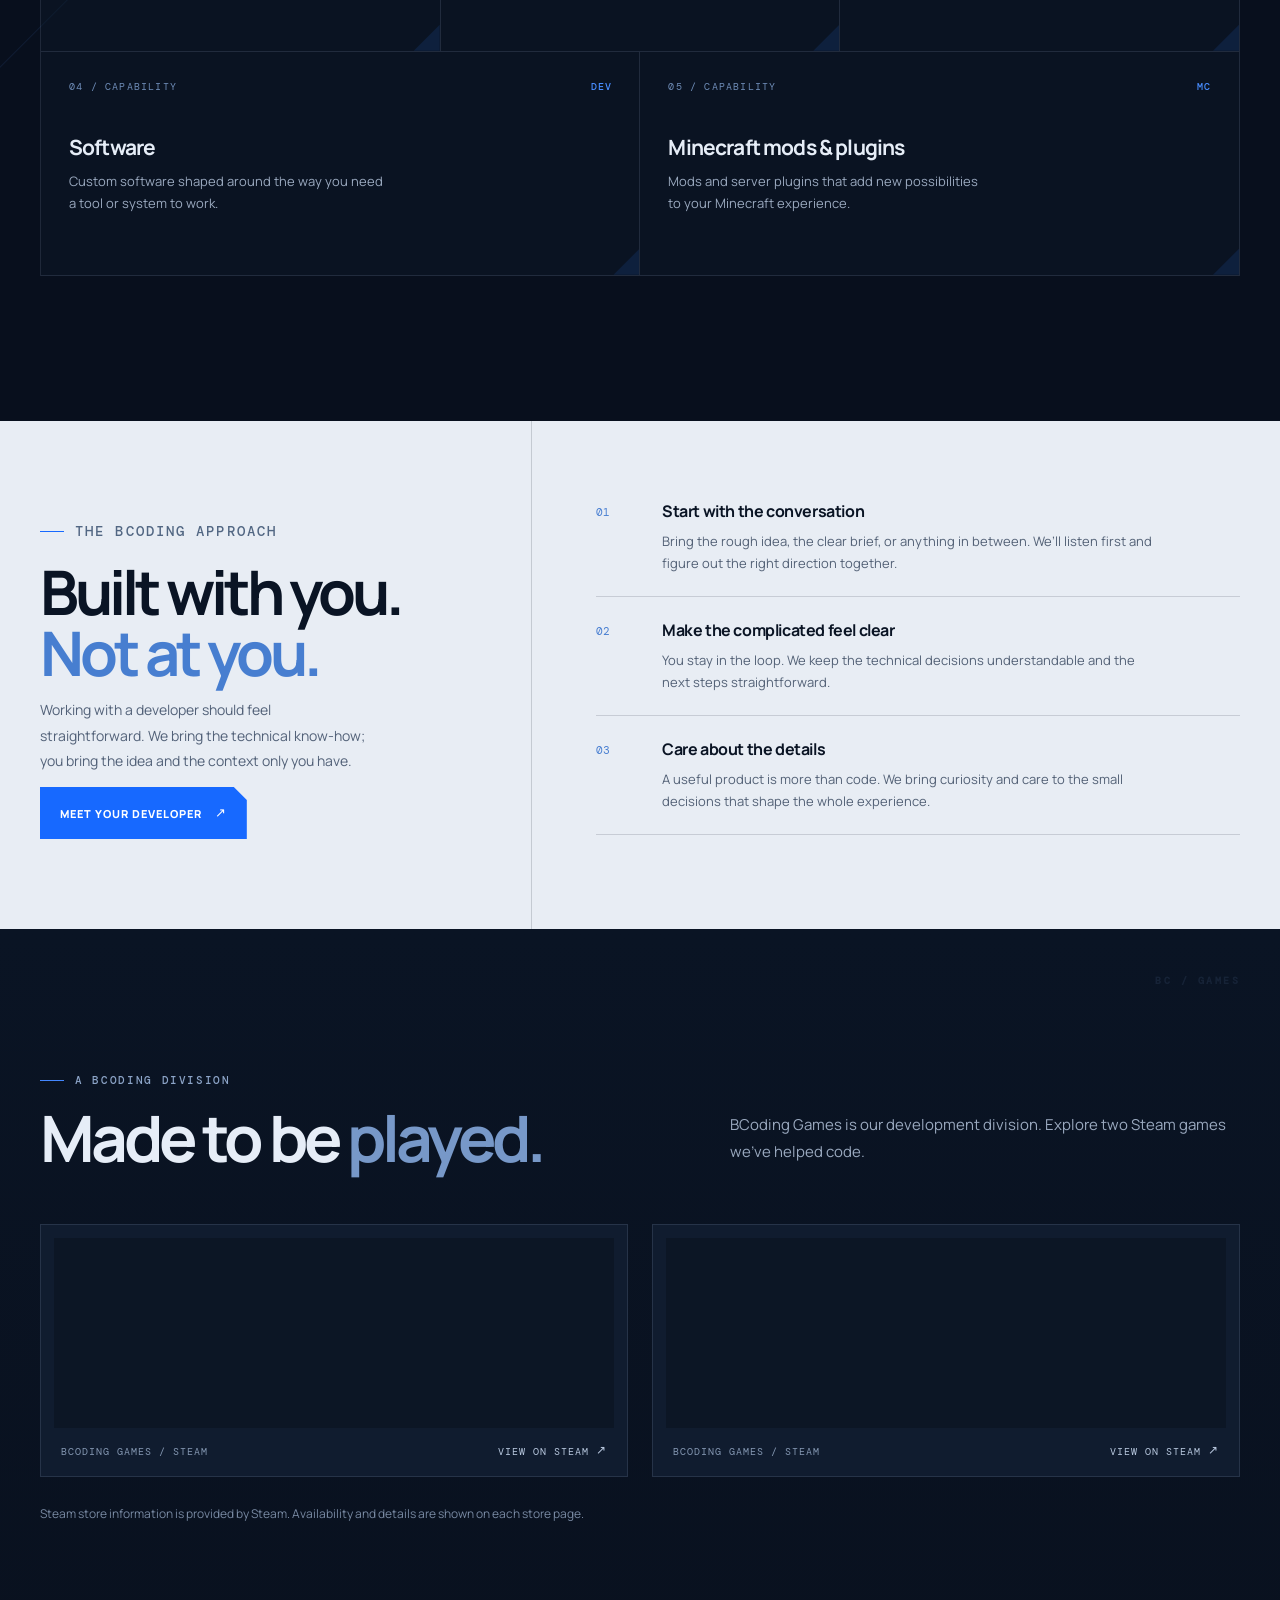
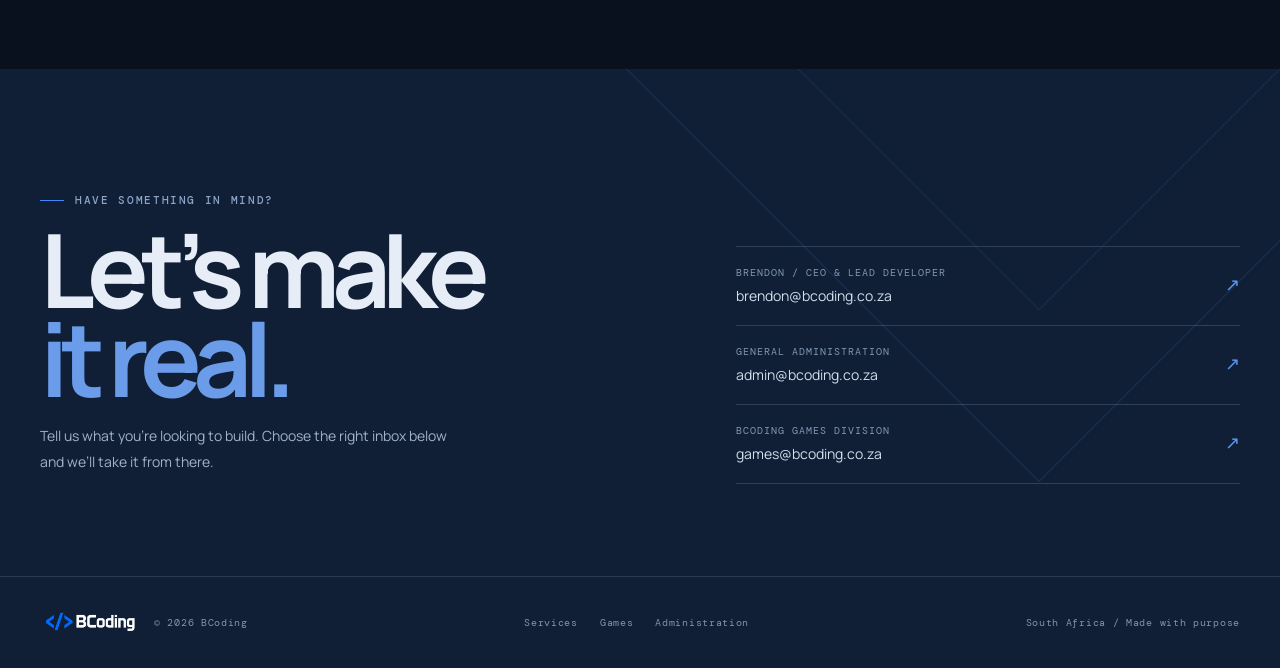
==== commit 3579125b: "Refactor header navigation structure in index.html" ====
--- a/index.html
+++ b/index.html
@@ -20,6 +20,33 @@
     <link rel="stylesheet" href="src/index.css" />
   </head>
   <body>
+    <div class="site-shell">
+      <header class="header" data-testid="site-header">
+        <nav class="nav" aria-label="Main navigation">
+          <a class="brand" href="#home" aria-label="BCoding home" data-testid="link-home">
+            <img src="bcoding-logo.png" alt="BCoding" width="1024" height="683" />
+          </a>
+          <div class="nav-links desktop-nav-links">
+            <a href="#services" data-testid="link-nav-services">What we do</a>
+            <a href="#approach" data-testid="link-nav-approach">How we work</a>
+            <a href="#games" data-testid="link-nav-games">BCoding Games</a>
+          </div>
+          <details class="mobile-menu">
+            <summary class="menu-toggle" aria-label="Toggle navigation menu">
+              <span class="menu-icon" aria-hidden="true"></span>
+            </summary>
+            <div class="nav-links">
+              <a href="#services" data-testid="link-mobile-services">What we do</a>
+              <a href="#approach" data-testid="link-mobile-approach">How we work</a>
+              <a href="#games" data-testid="link-mobile-games">BCoding Games</a>
+              <a href="#contact" data-testid="link-mobile-contact">Contact</a>
+            </div>
+          </details>
+          <a class="nav-contact" href="mailto:brendon@bcoding.co.za" data-testid="link-nav-contact">
+            Start a conversation <span class="arrow" aria-hidden="true">↗</span>
+          </a>
+        </nav>
+      </header>
     <!-- BCoding Announcement Banner -->
 <script>
     const SHOW_ANNOUNCEMENT = true; // Change to false to hide
@@ -71,34 +98,6 @@
         }
     }
 </style>
-    <div class="site-shell">
-      <header class="header" data-testid="site-header">
-        <nav class="nav" aria-label="Main navigation">
-          <a class="brand" href="#home" aria-label="BCoding home" data-testid="link-home">
-            <img src="bcoding-logo.png" alt="BCoding" width="1024" height="683" />
-          </a>
-          <div class="nav-links desktop-nav-links">
-            <a href="#services" data-testid="link-nav-services">What we do</a>
-            <a href="#approach" data-testid="link-nav-approach">How we work</a>
-            <a href="#games" data-testid="link-nav-games">BCoding Games</a>
-          </div>
-          <details class="mobile-menu">
-            <summary class="menu-toggle" aria-label="Toggle navigation menu">
-              <span class="menu-icon" aria-hidden="true"></span>
-            </summary>
-            <div class="nav-links">
-              <a href="#services" data-testid="link-mobile-services">What we do</a>
-              <a href="#approach" data-testid="link-mobile-approach">How we work</a>
-              <a href="#games" data-testid="link-mobile-games">BCoding Games</a>
-              <a href="#contact" data-testid="link-mobile-contact">Contact</a>
-            </div>
-          </details>
-          <a class="nav-contact" href="mailto:brendon@bcoding.co.za" data-testid="link-nav-contact">
-            Start a conversation <span class="arrow" aria-hidden="true">↗</span>
-          </a>
-        </nav>
-      </header>
-
       <main>
         <section class="hero" id="home" aria-labelledby="hero-title" data-testid="section-hero">
           <div class="hero-grid" aria-hidden="true"></div>
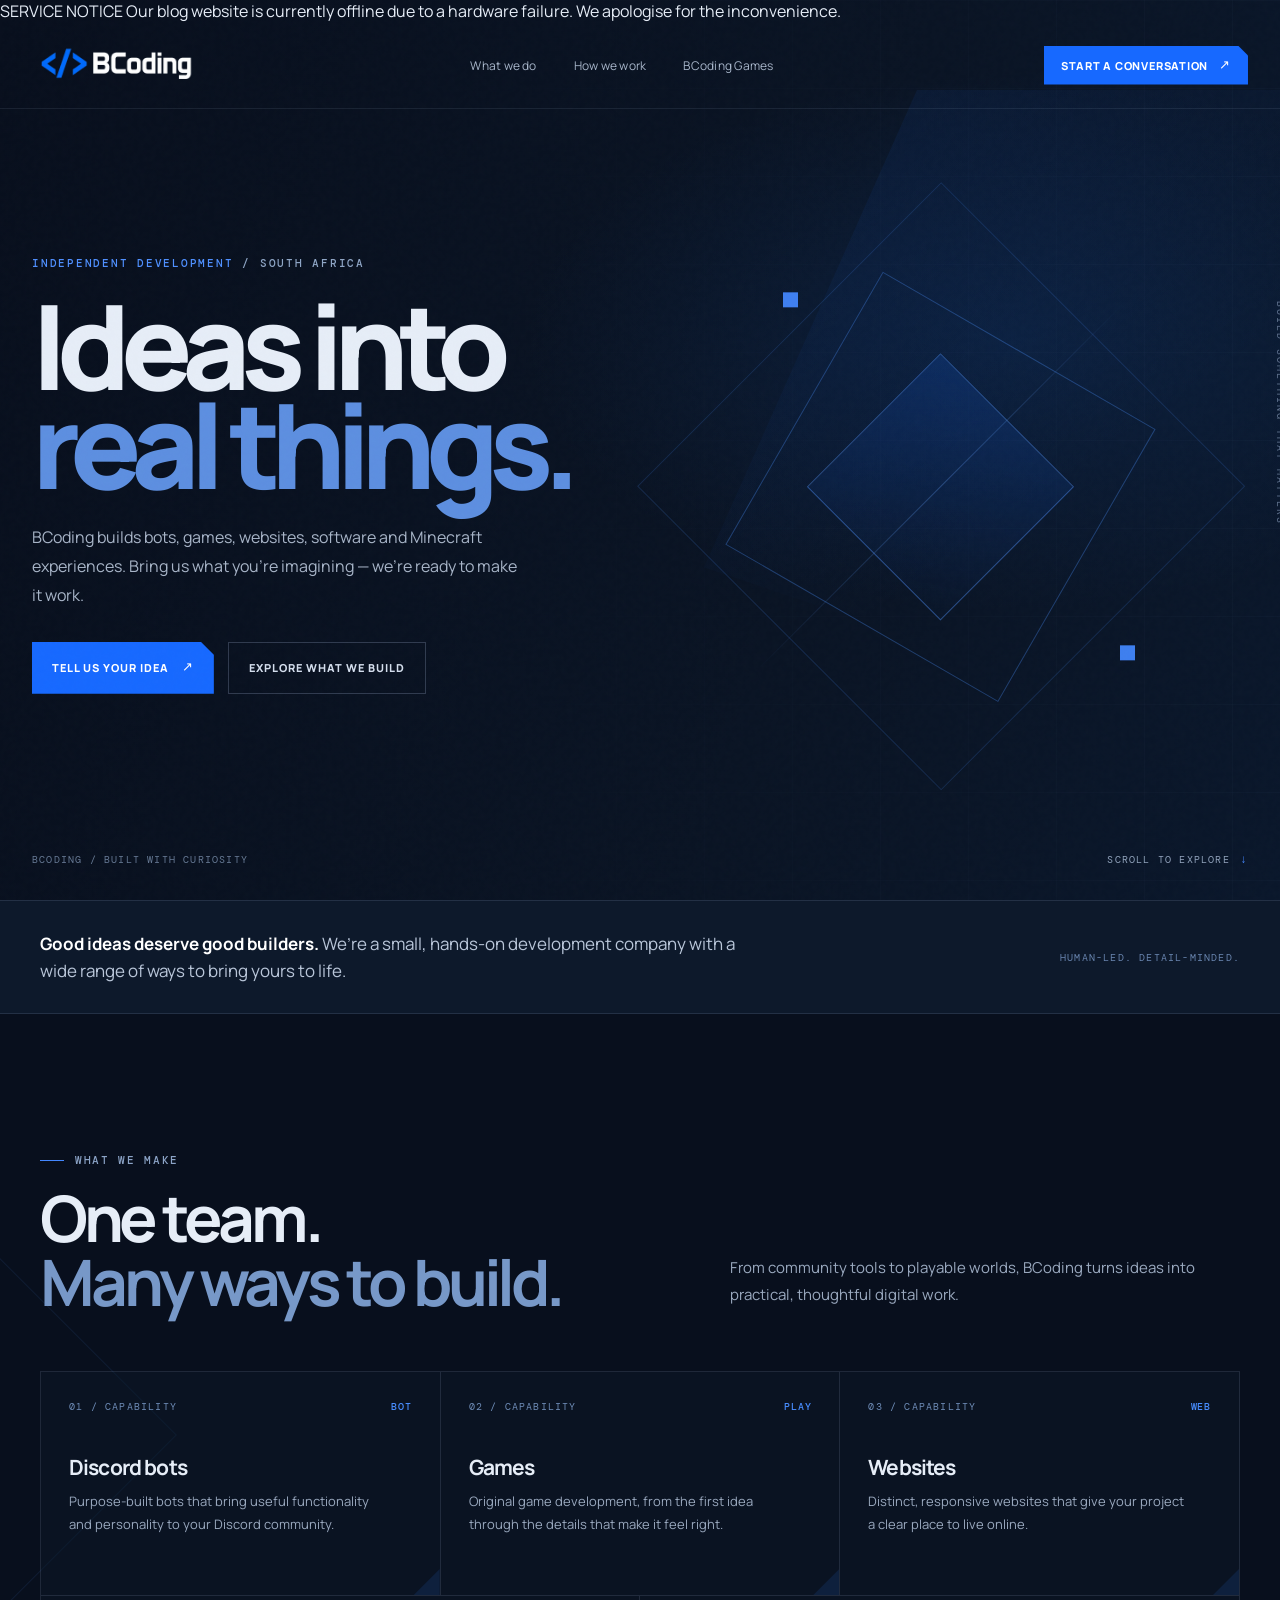
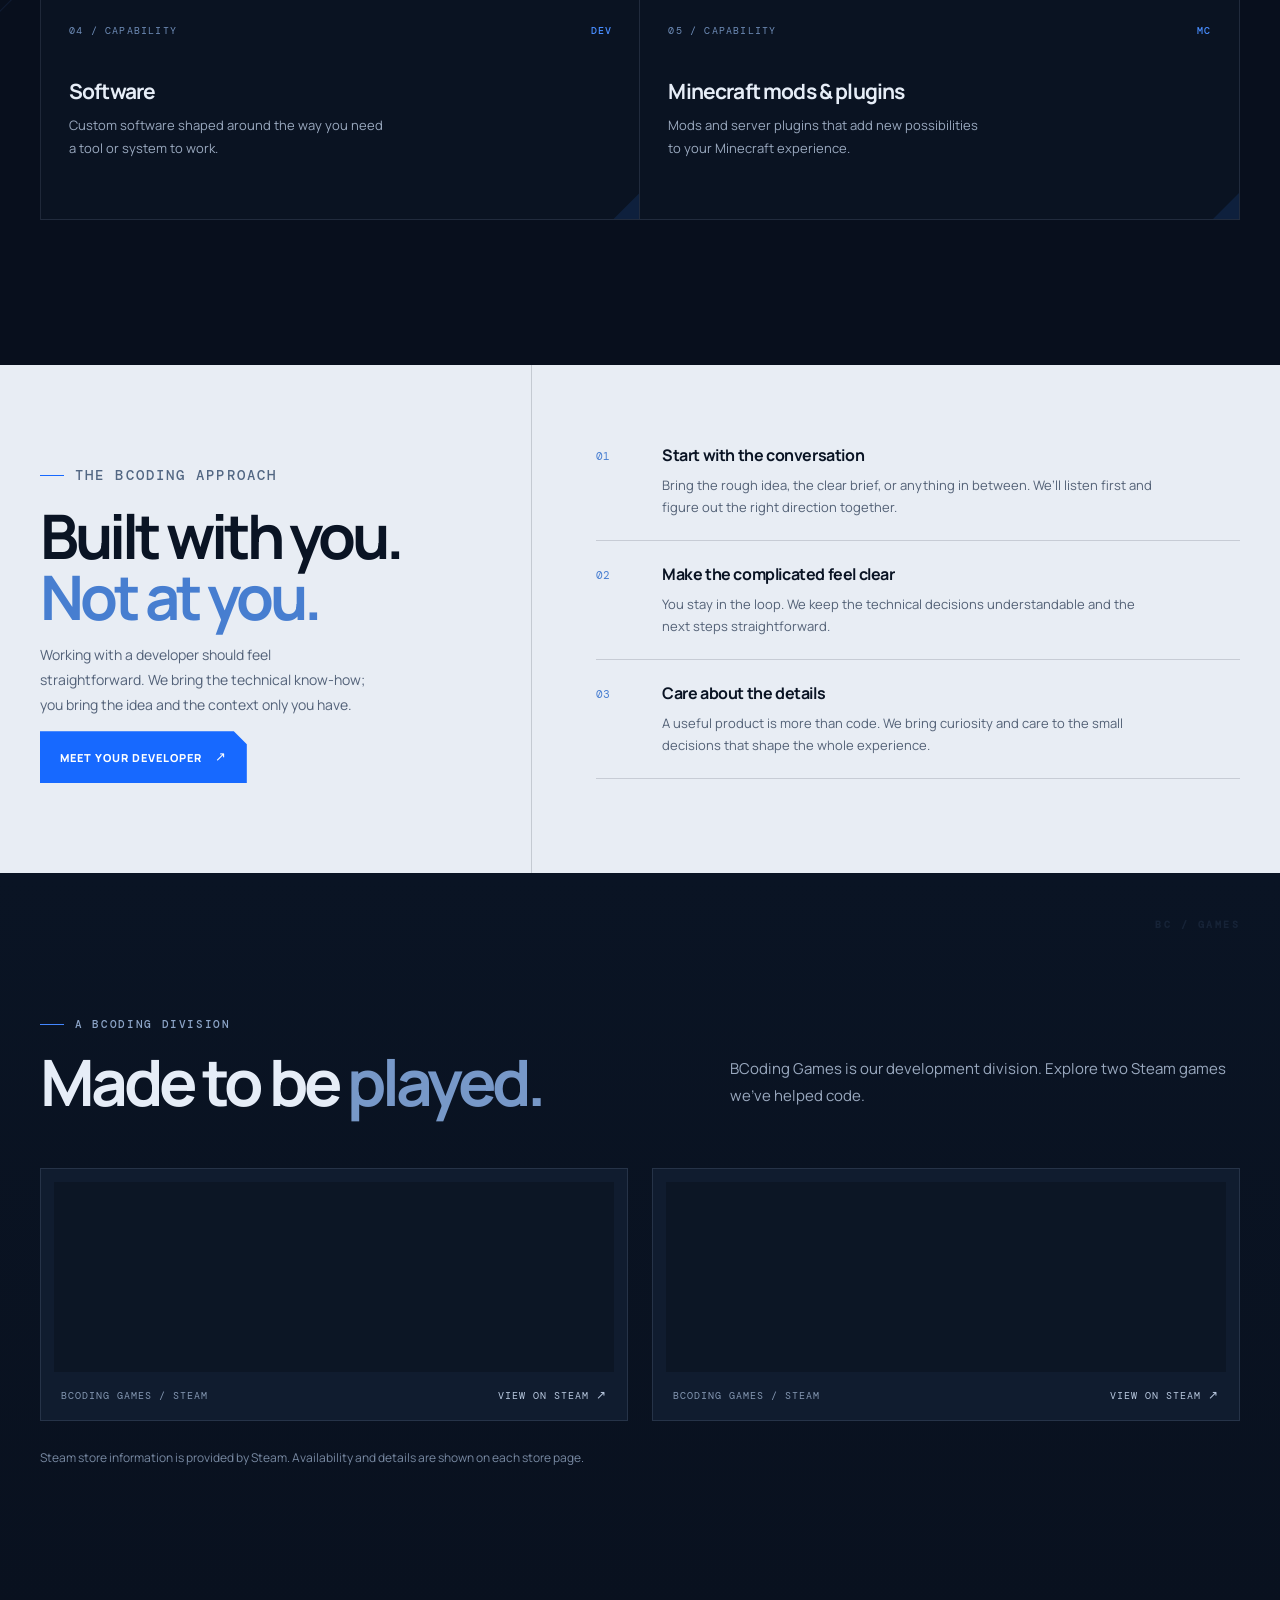
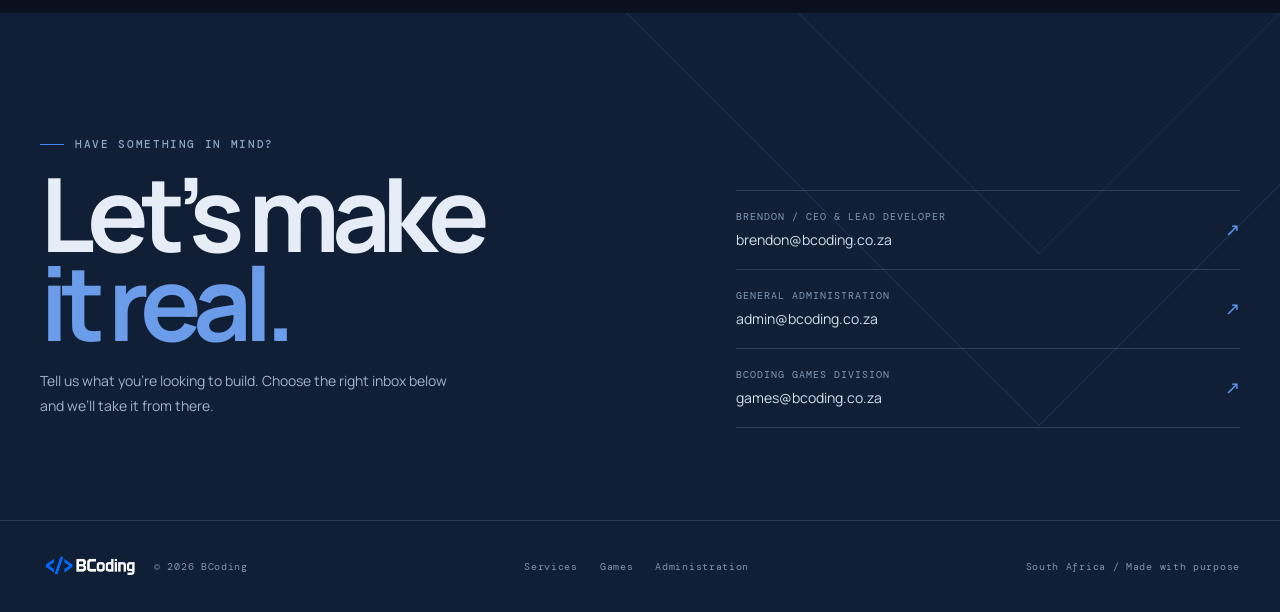
==== commit 9d0cd81b: "Update index.html" ====
--- a/index.html
+++ b/index.html
@@ -22,6 +22,27 @@
   <body>
     <div class="site-shell">
       <header class="header" data-testid="site-header">
+        <!-- BCoding Announcement Banner -->
+<div class="announcement-banner" id="announcementBanner" hidden>
+    <div class="announcement-inner">
+        <span class="announcement-indicator"></span>
+
+        <span class="announcement-label">SERVICE NOTICE</span>
+
+        <span class="announcement-message">
+            Our blog website is currently offline due to a hardware failure.
+            We apologise for the inconvenience.
+        </span>
+    </div>
+</div>
+
+<script>
+    // ANNOUNCEMENT SETTINGS
+    const SHOW_ANNOUNCEMENT = true; // true = ON | false = OFF
+
+    document.getElementById("announcementBanner").hidden =
+        !SHOW_ANNOUNCEMENT;
+</script>
         <nav class="nav" aria-label="Main navigation">
           <a class="brand" href="#home" aria-label="BCoding home" data-testid="link-home">
             <img src="bcoding-logo.png" alt="BCoding" width="1024" height="683" />
@@ -47,57 +68,6 @@
           </a>
         </nav>
       </header>
-    <!-- BCoding Announcement Banner -->
-<script>
-    const SHOW_ANNOUNCEMENT = true; // Change to false to hide
-
-    if (SHOW_ANNOUNCEMENT) {
-        document.write(`
-            <div class="announcement-banner">
-                <span class="announcement-icon">⚠️</span>
-                <span>
-                    <strong>Service Announcement:</strong>
-                    Blog website currently offline due to hardware failure.
-                    We apologise for the inconvenience.
-                </span>
-            </div>
-        `);
-    }
-</script>
-
-<style>
-    .announcement-banner {
-        width: 100%;
-        box-sizing: border-box;
-        background: #332713;
-        border-bottom: 1px solid #a87924;
-        color: #ffe0a3;
-        padding: 13px 20px;
-        font-family: Arial, sans-serif;
-        font-size: 14px;
-        line-height: 1.6;
-        text-align: center;
-        display: flex;
-        justify-content: center;
-        align-items: center;
-        gap: 10px;
-    }
-
-    .announcement-banner strong {
-        color: #ffffff;
-    }
-
-    .announcement-icon {
-        font-size: 18px;
-    }
-
-    @media (max-width: 600px) {
-        .announcement-banner {
-            font-size: 12px;
-            padding: 12px;
-        }
-    }
-</style>
       <main>
         <section class="hero" id="home" aria-labelledby="hero-title" data-testid="section-hero">
           <div class="hero-grid" aria-hidden="true"></div>
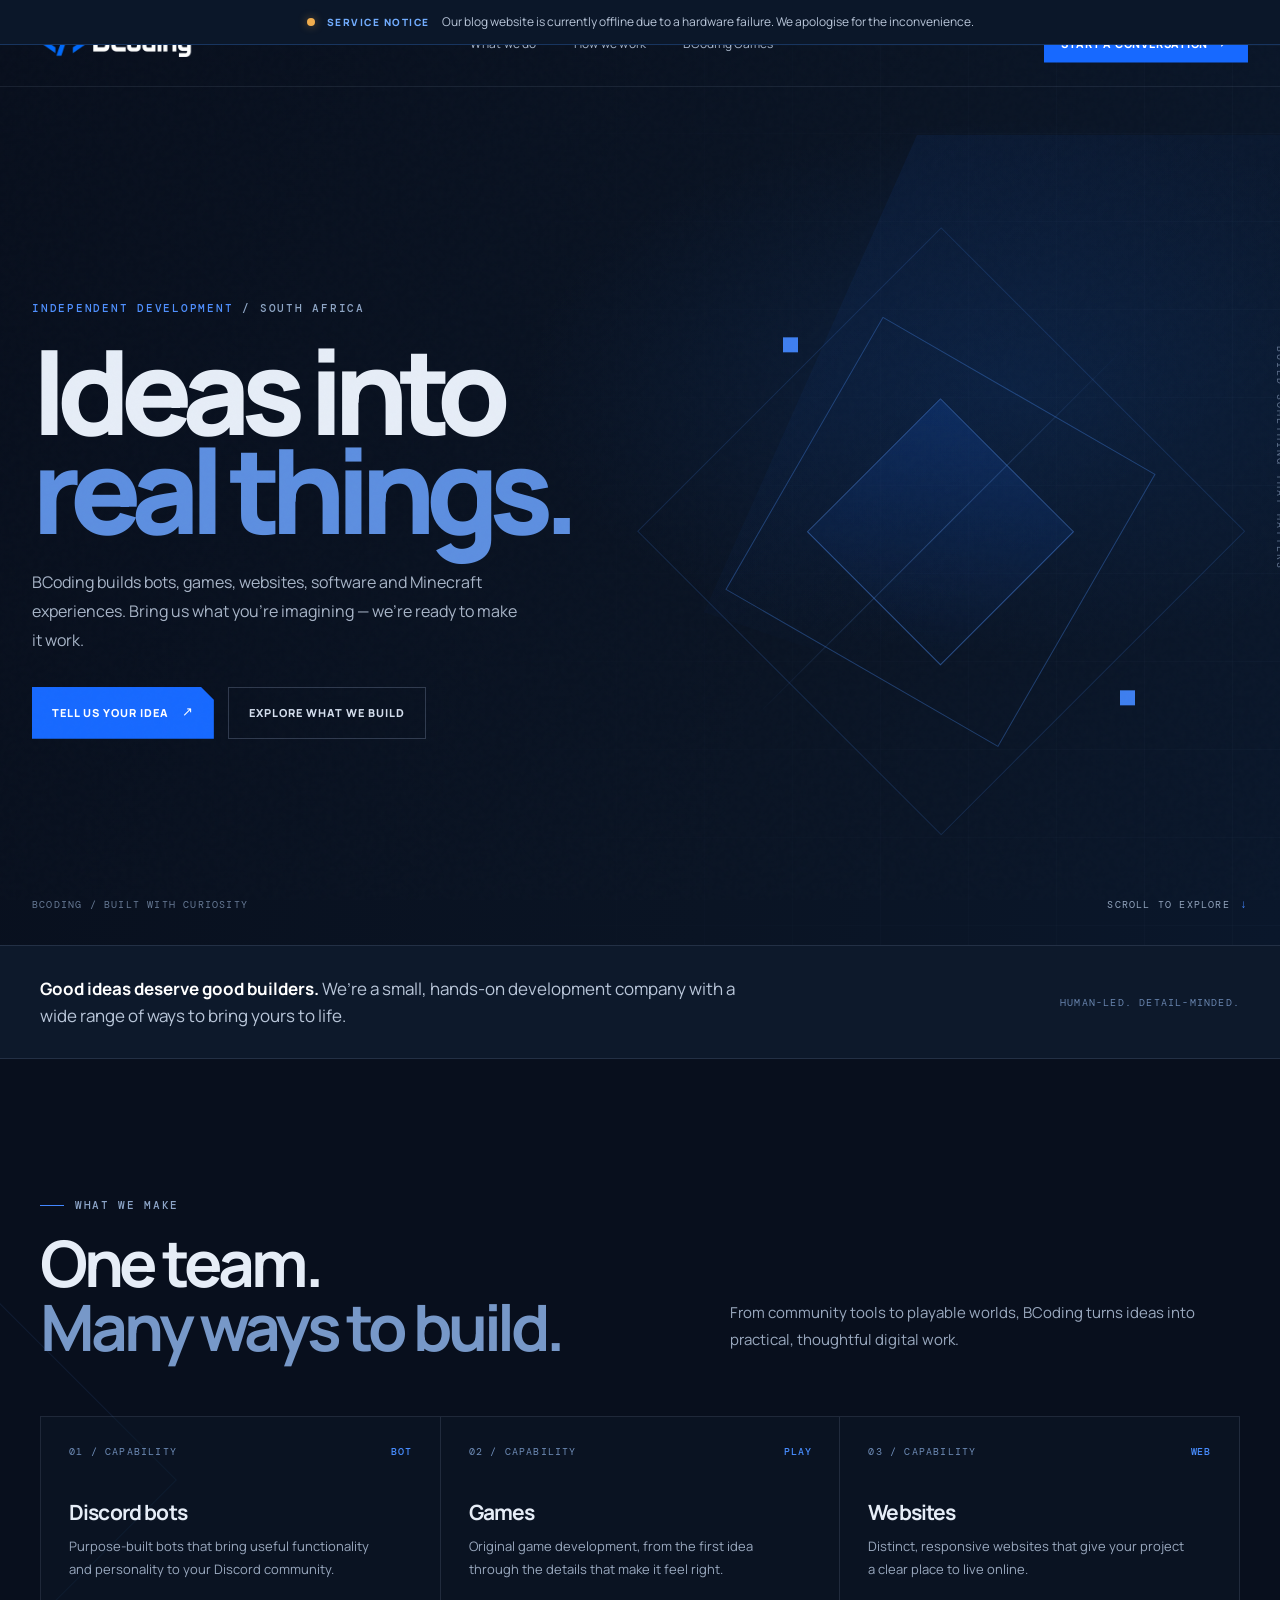
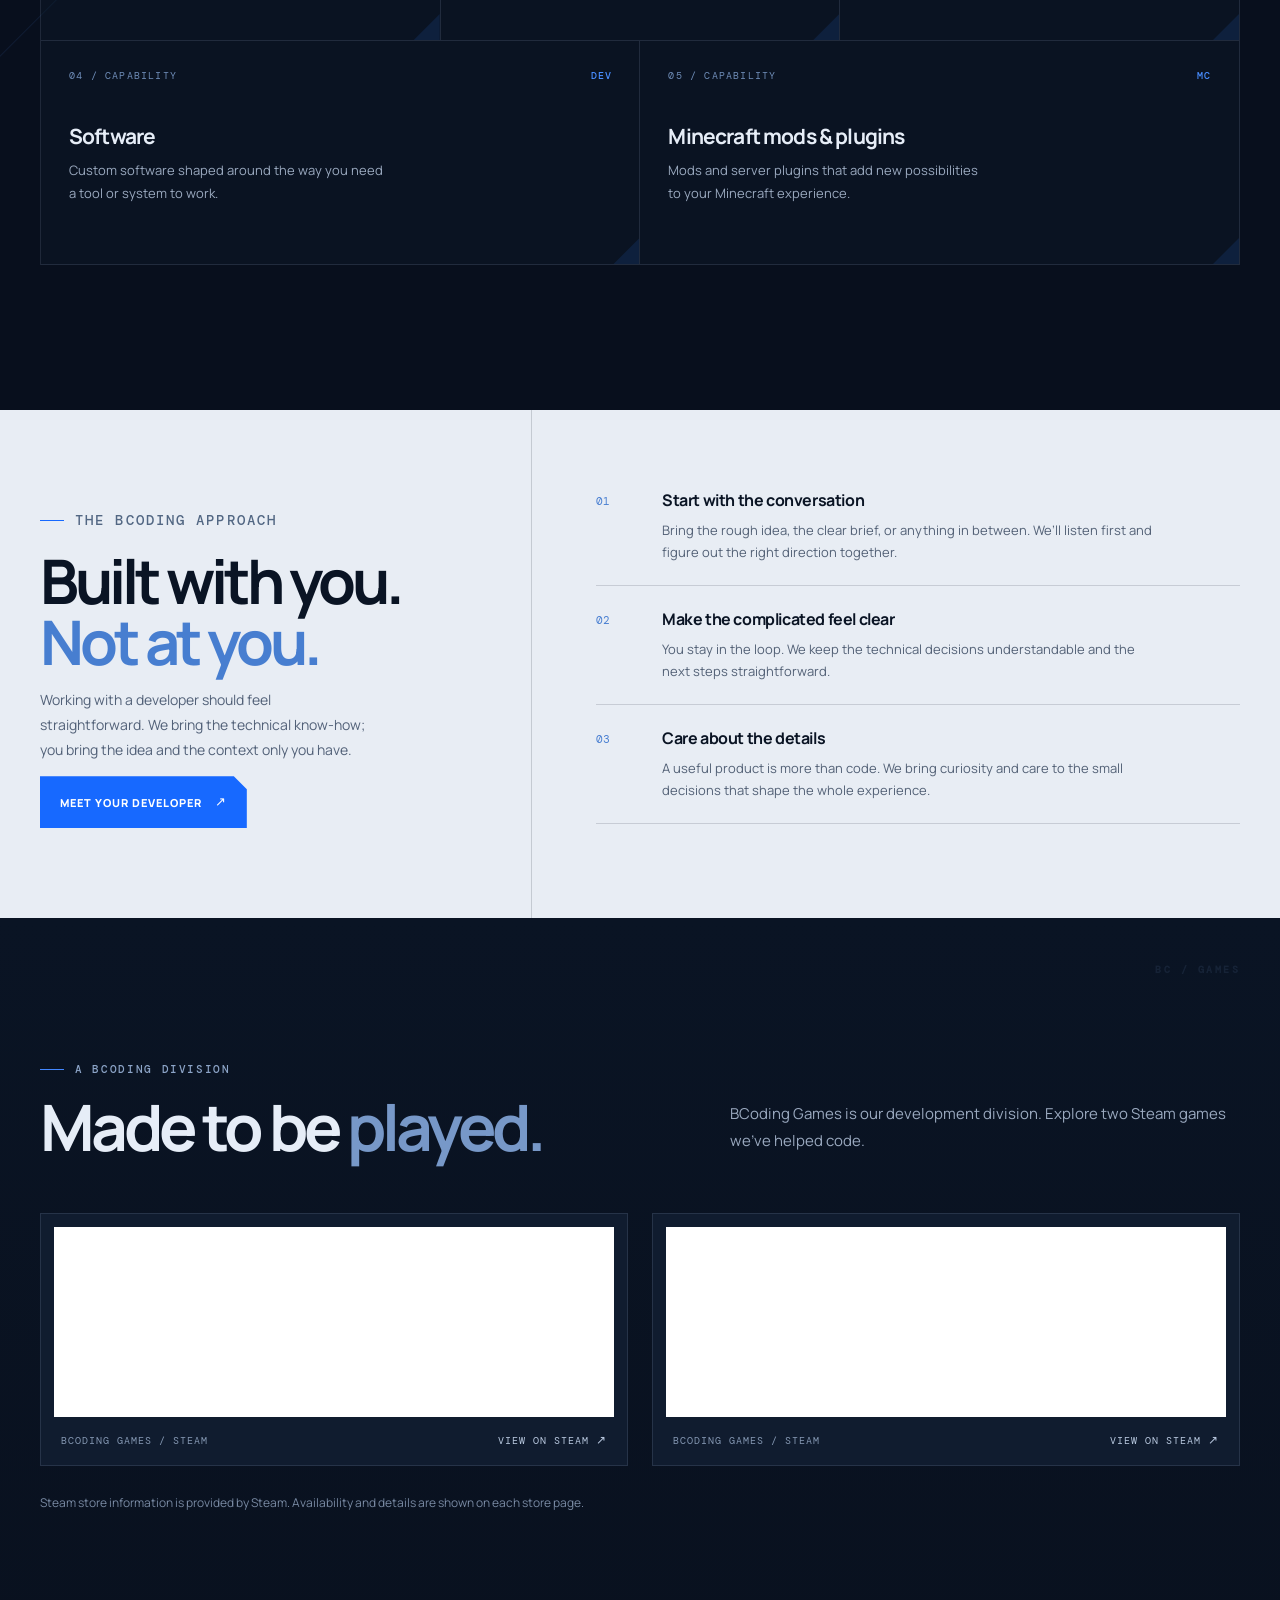
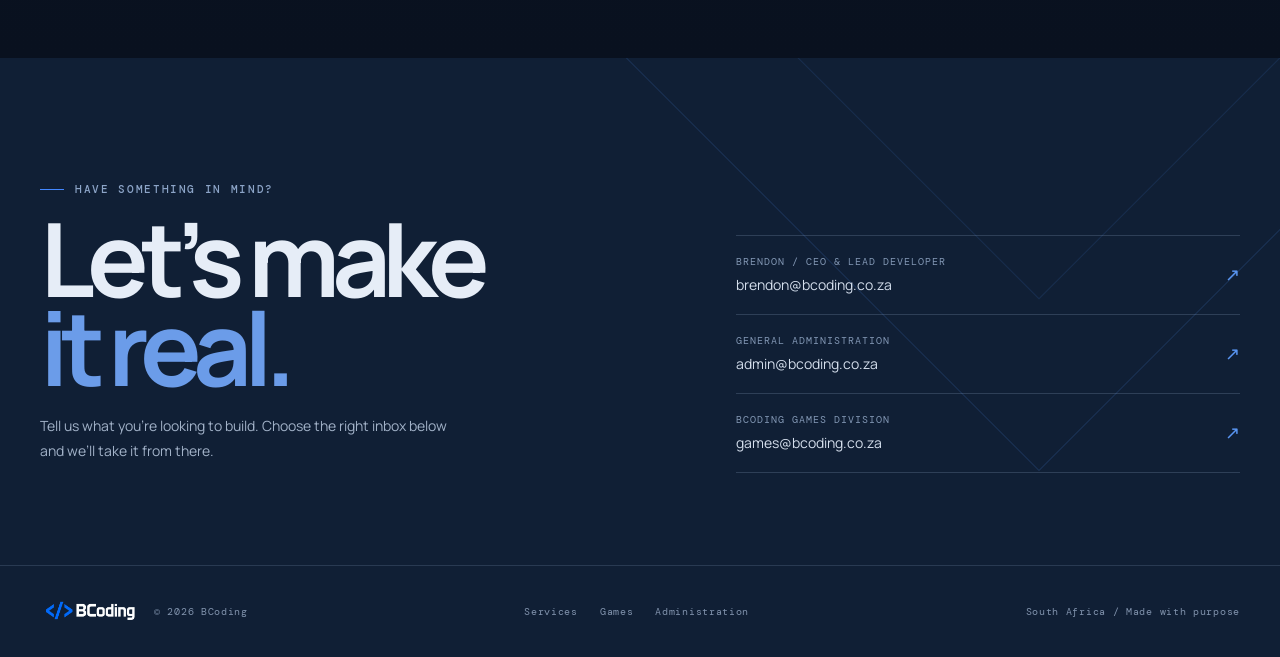
==== commit 92ef7f70: "Implement announcement banner in index.html Added an announcement banner with customizable visibilit" ====
--- a/index.html
+++ b/index.html
@@ -21,8 +21,76 @@
   </head>
   <body>
     <div class="site-shell">
-      <header class="header" data-testid="site-header">
-        <!-- BCoding Announcement Banner -->
+      <!-- =====================================
+     BCODING ANNOUNCEMENT BANNER
+====================================== -->
+
+<style>
+    .announcement-banner {
+        width: 100%;
+        background: #0b1729;
+        border-bottom: 1px solid rgba(65, 145, 255, 0.25);
+        box-sizing: border-box;
+        position: relative;
+        z-index: 1000;
+    }
+
+    .announcement-banner[hidden] {
+        display: none !important;
+    }
+
+    .announcement-inner {
+        max-width: 1200px;
+        min-height: 44px;
+        margin: 0 auto;
+        padding: 10px 24px;
+        display: flex;
+        align-items: center;
+        justify-content: center;
+        gap: 12px;
+        box-sizing: border-box;
+        font-family: inherit;
+    }
+
+    .announcement-indicator {
+        width: 8px;
+        height: 8px;
+        min-width: 8px;
+        border-radius: 50%;
+        background: #f0ad4e;
+        box-shadow: 0 0 10px rgba(240, 173, 78, 0.45);
+    }
+
+    .announcement-label {
+        color: #72adff;
+        font-size: 10px;
+        font-weight: 800;
+        letter-spacing: 1.5px;
+        white-space: nowrap;
+    }
+
+    .announcement-message {
+        color: #b9c6d9;
+        font-size: 12px;
+        line-height: 1.6;
+        text-align: center;
+    }
+
+    @media (max-width: 650px) {
+        .announcement-inner {
+            padding: 12px 16px;
+            gap: 9px;
+            flex-wrap: wrap;
+        }
+
+        .announcement-message {
+            flex-basis: 100%;
+            font-size: 11px;
+            text-align: center;
+        }
+    }
+</style>
+
 <div class="announcement-banner" id="announcementBanner" hidden>
     <div class="announcement-inner">
         <span class="announcement-indicator"></span>
@@ -37,12 +105,20 @@
 </div>
 
 <script>
+    // =====================================
     // ANNOUNCEMENT SETTINGS
-    const SHOW_ANNOUNCEMENT = true; // true = ON | false = OFF
+    // =====================================
+
+    const SHOW_ANNOUNCEMENT = true;
+    // true  = Show banner
+    // false = Hide banner
 
     document.getElementById("announcementBanner").hidden =
         !SHOW_ANNOUNCEMENT;
 </script>
+
+<!-- END BCODING ANNOUNCEMENT BANNER -->
+      <header class="header" data-testid="site-header">
         <nav class="nav" aria-label="Main navigation">
           <a class="brand" href="#home" aria-label="BCoding home" data-testid="link-home">
             <img src="bcoding-logo.png" alt="BCoding" width="1024" height="683" />
--- a/src/index.css
+++ b/src/index.css
@@ -261,3 +261,70 @@
   .footer-inner { padding: 20px 0; flex-wrap: wrap; }
   .footer-nav { gap: 15px; }
 }
+/* =================================
+   BCODING ANNOUNCEMENT BANNER
+================================= */
+
+.announcement-banner {
+    width: 100%;
+    background: #0b1729;
+    border-bottom: 1px solid rgba(65, 145, 255, 0.25);
+    box-sizing: border-box;
+    position: relative;
+    z-index: 1000;
+}
+
+.announcement-banner[hidden] {
+    display: none !important;
+}
+
+.announcement-inner {
+    max-width: 1200px;
+    min-height: 44px;
+    margin: 0 auto;
+    padding: 10px 24px;
+    display: flex;
+    align-items: center;
+    justify-content: center;
+    gap: 12px;
+    box-sizing: border-box;
+    font-family: inherit;
+}
+
+.announcement-indicator {
+    width: 8px;
+    height: 8px;
+    min-width: 8px;
+    border-radius: 50%;
+    background: #f0ad4e;
+    box-shadow: 0 0 10px rgba(240, 173, 78, 0.45);
+}
+
+.announcement-label {
+    color: #72adff;
+    font-size: 10px;
+    font-weight: 800;
+    letter-spacing: 1.5px;
+    white-space: nowrap;
+}
+
+.announcement-message {
+    color: #b9c6d9;
+    font-size: 12px;
+    line-height: 1.6;
+    text-align: center;
+}
+
+@media (max-width: 650px) {
+    .announcement-inner {
+        padding: 12px 16px;
+        gap: 9px;
+        flex-wrap: wrap;
+    }
+
+    .announcement-message {
+        flex-basis: 100%;
+        font-size: 11px;
+        text-align: center;
+    }
+}
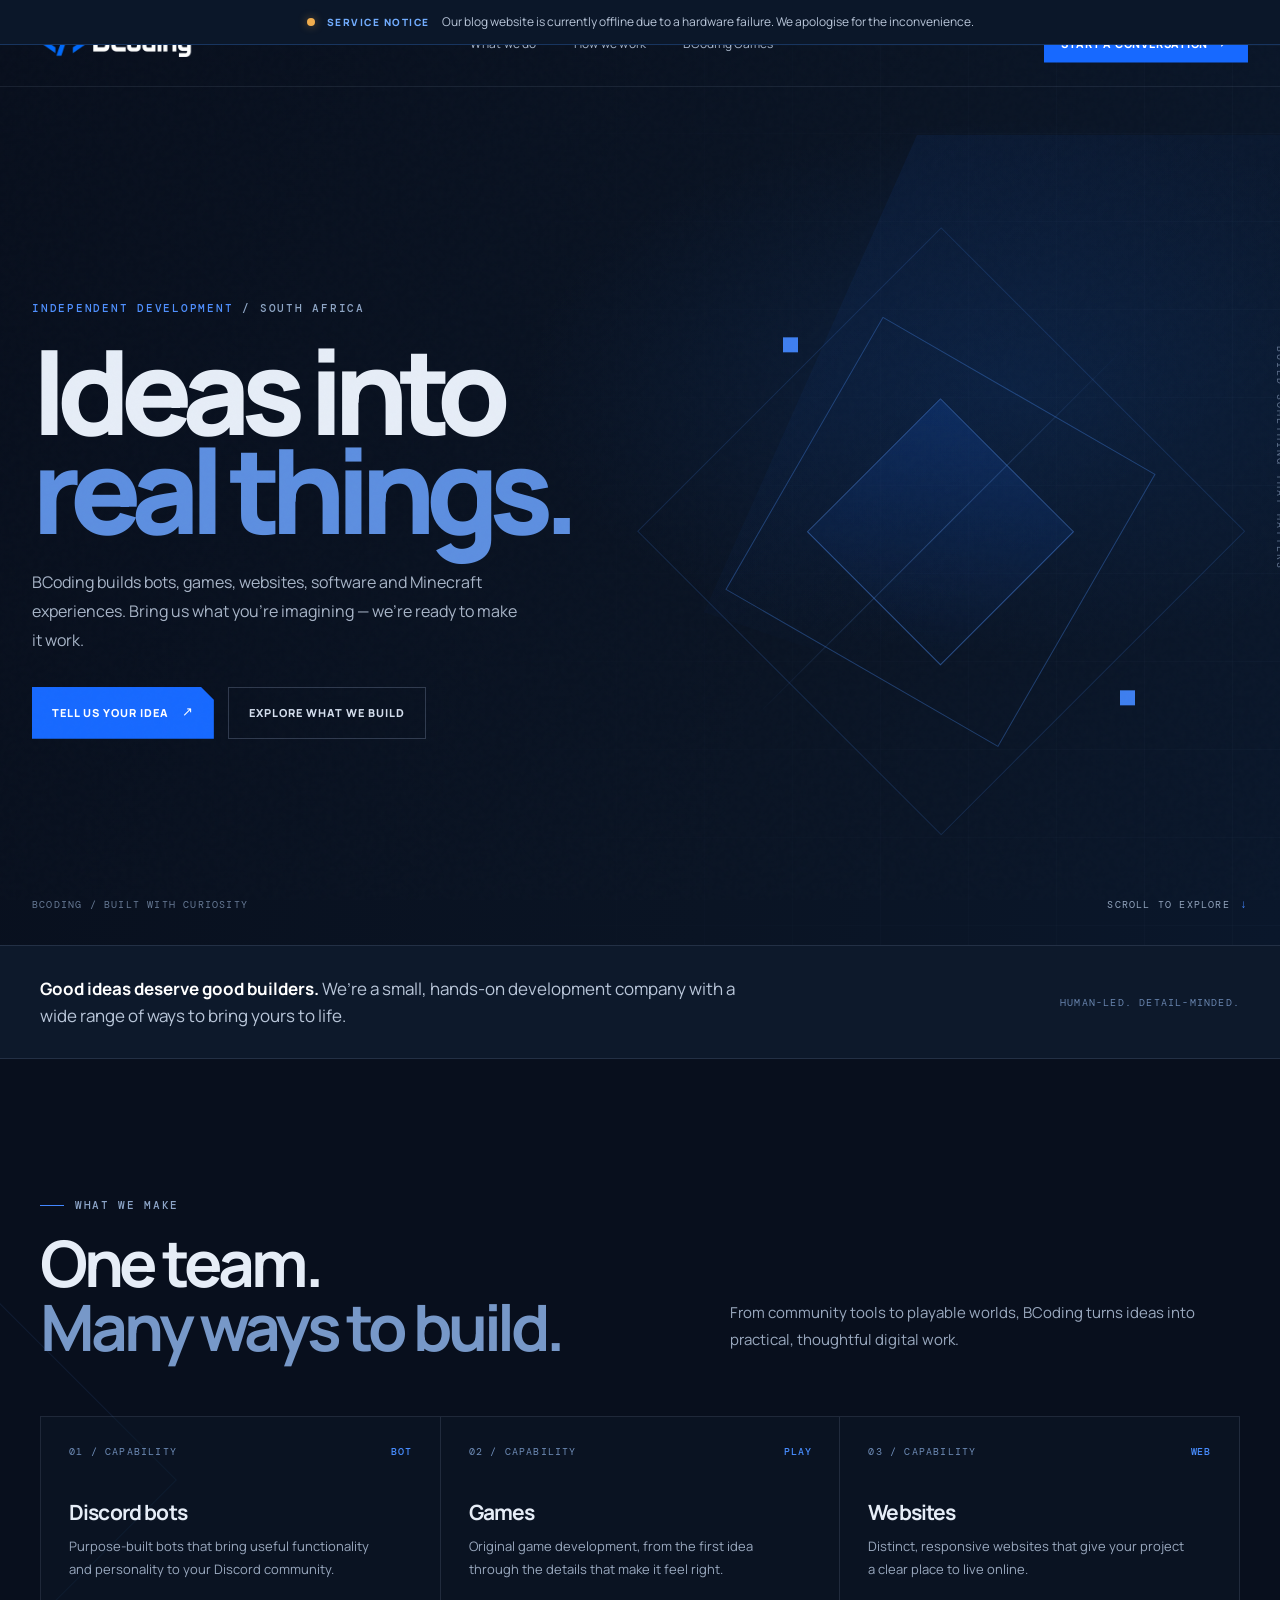
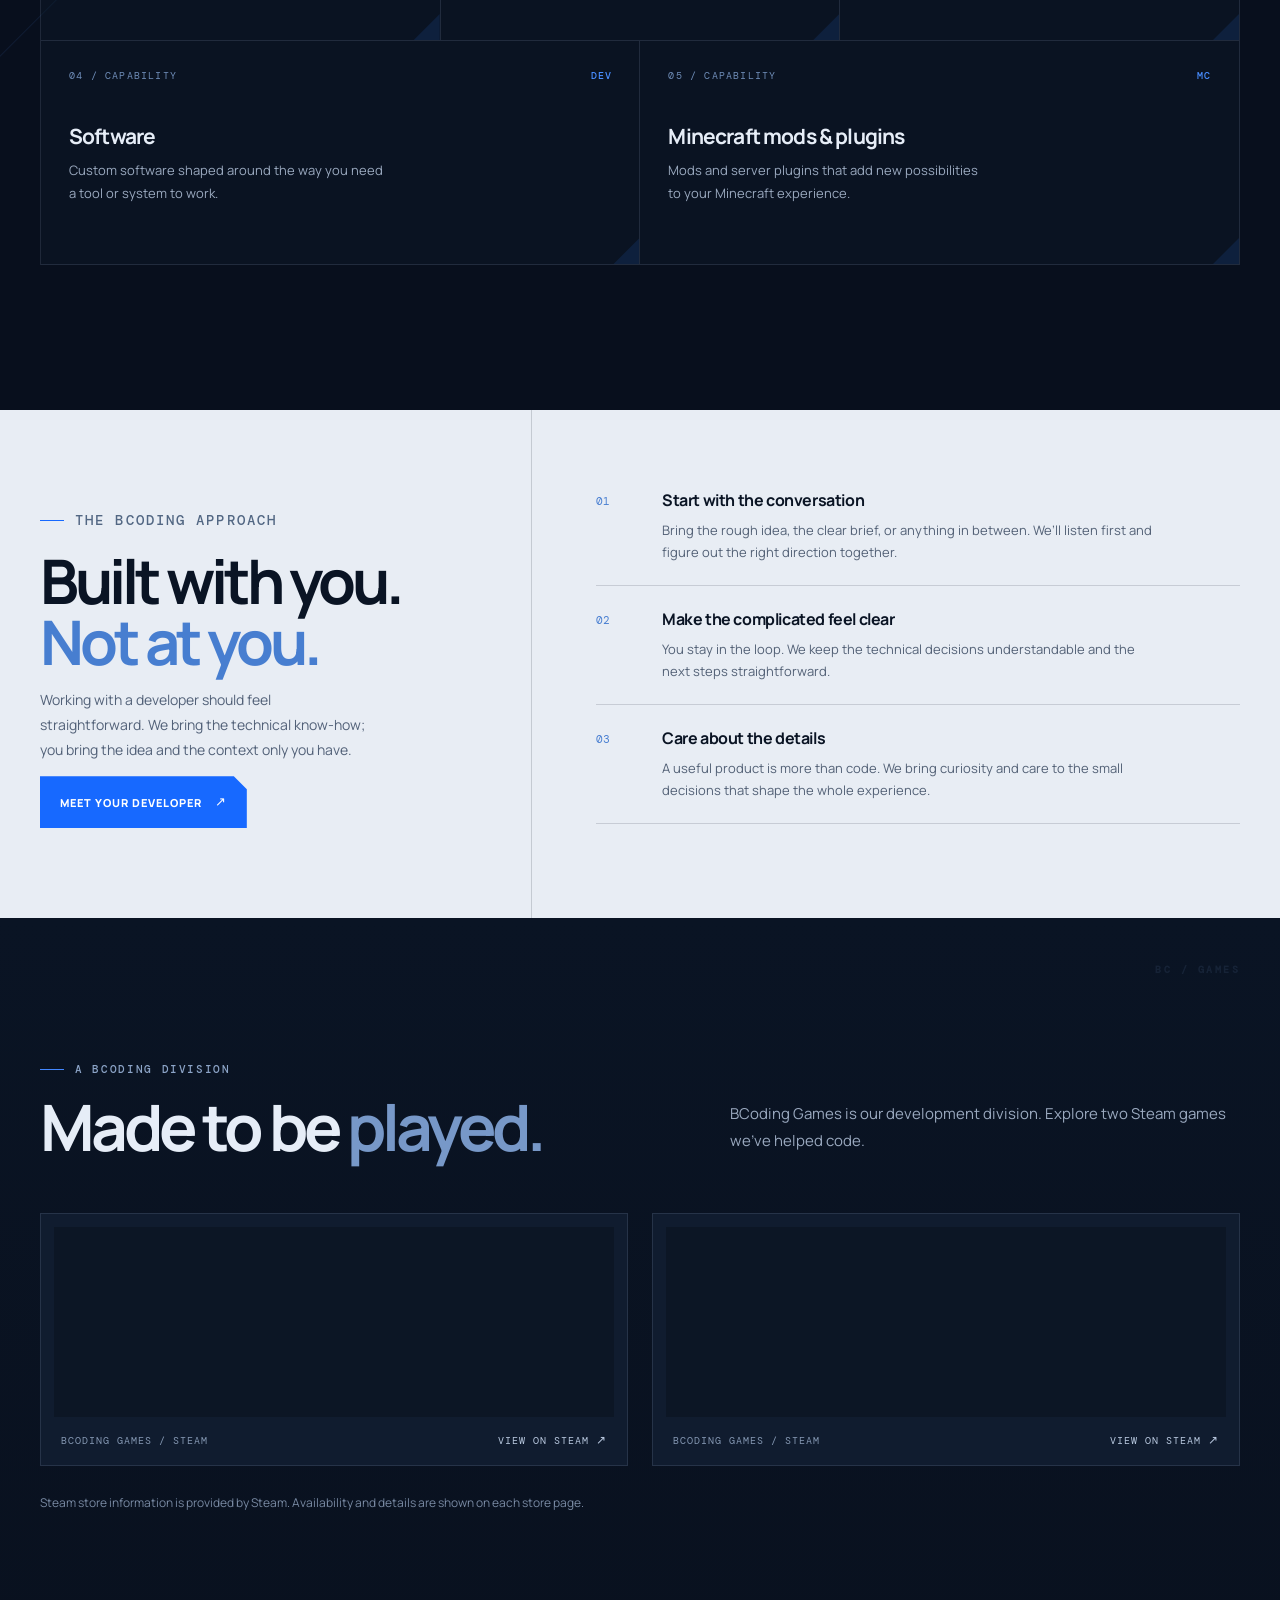
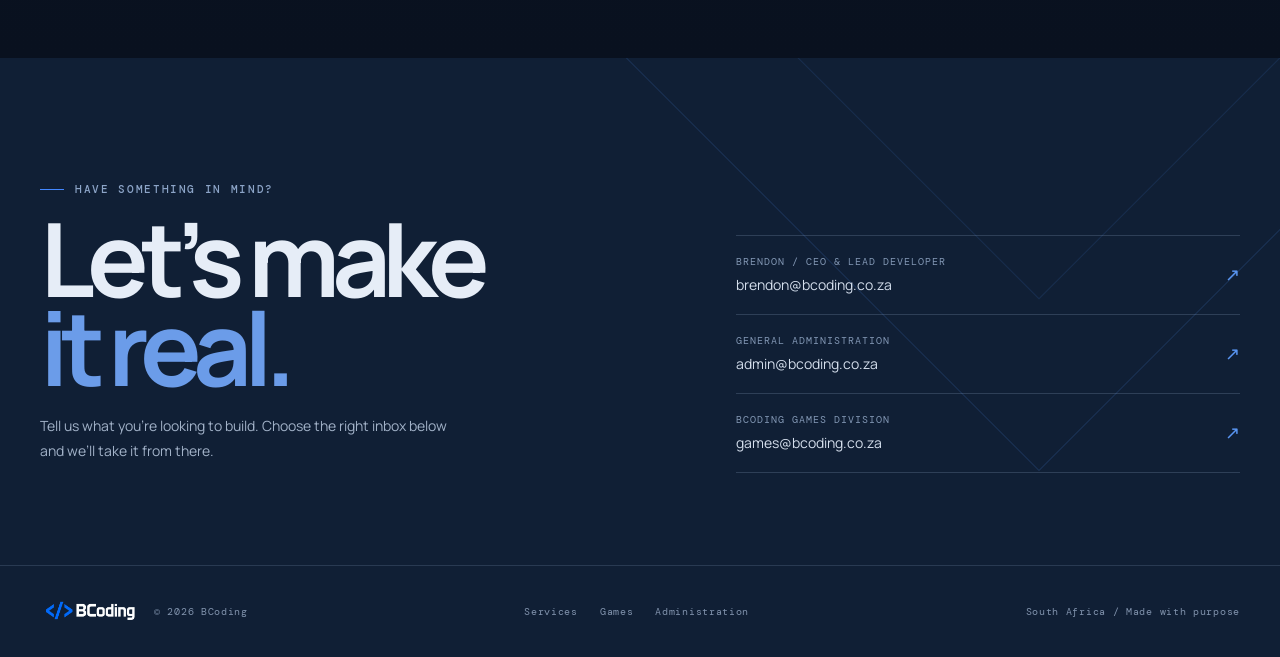
==== commit 3449b76e: "Refactor announcement banner for service notice Updated the announcement banner's style and structur" ====
--- a/index.html
+++ b/index.html
@@ -20,104 +20,95 @@
     <link rel="stylesheet" href="src/index.css" />
   </head>
   <body>
+        <!-- =====================================
+         BCODING ANNOUNCEMENT BANNER
+    ====================================== -->
+
+    <style>
+        .announcement-banner {
+            width: 100%;
+            background: #0b1729;
+            border-bottom: 1px solid rgba(65, 145, 255, 0.25);
+            box-sizing: border-box;
+            position: relative;
+            z-index: 99999;
+        }
+
+        .announcement-banner[hidden] {
+            display: none !important;
+        }
+
+        .announcement-inner {
+            max-width: 1200px;
+            min-height: 44px;
+            margin: 0 auto;
+            padding: 10px 24px;
+            display: flex;
+            align-items: center;
+            justify-content: center;
+            gap: 12px;
+            box-sizing: border-box;
+            font-family: inherit;
+        }
+
+        .announcement-indicator {
+            width: 8px;
+            height: 8px;
+            min-width: 8px;
+            border-radius: 50%;
+            background: #f0ad4e;
+            box-shadow: 0 0 10px rgba(240, 173, 78, 0.45);
+        }
+
+        .announcement-label {
+            color: #72adff;
+            font-size: 10px;
+            font-weight: 800;
+            letter-spacing: 1.5px;
+            white-space: nowrap;
+        }
+
+        .announcement-message {
+            color: #b9c6d9;
+            font-size: 12px;
+            line-height: 1.6;
+            text-align: center;
+        }
+
+        @media (max-width: 650px) {
+            .announcement-inner {
+                padding: 12px 16px;
+                gap: 9px;
+                flex-wrap: wrap;
+            }
+
+            .announcement-message {
+                flex-basis: 100%;
+                font-size: 11px;
+                text-align: center;
+            }
+        }
+    </style>
+
+    <div class="announcement-banner" id="announcementBanner" hidden>
+        <div class="announcement-inner">
+            <span class="announcement-indicator"></span>
+            <span class="announcement-label">SERVICE NOTICE</span>
+            <span class="announcement-message">
+                Our blog website is currently offline due to a hardware failure.
+                We apologise for the inconvenience.
+            </span>
+        </div>
+    </div>
+
+    <script>
+        // ANNOUNCEMENT SETTINGS
+        const SHOW_ANNOUNCEMENT = true;
+
+        document.getElementById("announcementBanner").hidden =
+            !SHOW_ANNOUNCEMENT;
+    </script>
     <div class="site-shell">
-      <!-- =====================================
-     BCODING ANNOUNCEMENT BANNER
-====================================== -->
-
-<style>
-    .announcement-banner {
-        width: 100%;
-        background: #0b1729;
-        border-bottom: 1px solid rgba(65, 145, 255, 0.25);
-        box-sizing: border-box;
-        position: relative;
-        z-index: 1000;
-    }
-
-    .announcement-banner[hidden] {
-        display: none !important;
-    }
-
-    .announcement-inner {
-        max-width: 1200px;
-        min-height: 44px;
-        margin: 0 auto;
-        padding: 10px 24px;
-        display: flex;
-        align-items: center;
-        justify-content: center;
-        gap: 12px;
-        box-sizing: border-box;
-        font-family: inherit;
-    }
-
-    .announcement-indicator {
-        width: 8px;
-        height: 8px;
-        min-width: 8px;
-        border-radius: 50%;
-        background: #f0ad4e;
-        box-shadow: 0 0 10px rgba(240, 173, 78, 0.45);
-    }
-
-    .announcement-label {
-        color: #72adff;
-        font-size: 10px;
-        font-weight: 800;
-        letter-spacing: 1.5px;
-        white-space: nowrap;
-    }
-
-    .announcement-message {
-        color: #b9c6d9;
-        font-size: 12px;
-        line-height: 1.6;
-        text-align: center;
-    }
-
-    @media (max-width: 650px) {
-        .announcement-inner {
-            padding: 12px 16px;
-            gap: 9px;
-            flex-wrap: wrap;
-        }
-
-        .announcement-message {
-            flex-basis: 100%;
-            font-size: 11px;
-            text-align: center;
-        }
-    }
-</style>
-
-<div class="announcement-banner" id="announcementBanner" hidden>
-    <div class="announcement-inner">
-        <span class="announcement-indicator"></span>
-
-        <span class="announcement-label">SERVICE NOTICE</span>
-
-        <span class="announcement-message">
-            Our blog website is currently offline due to a hardware failure.
-            We apologise for the inconvenience.
-        </span>
-    </div>
-</div>
-
-<script>
-    // =====================================
-    // ANNOUNCEMENT SETTINGS
-    // =====================================
-
-    const SHOW_ANNOUNCEMENT = true;
-    // true  = Show banner
-    // false = Hide banner
-
-    document.getElementById("announcementBanner").hidden =
-        !SHOW_ANNOUNCEMENT;
-</script>
-
-<!-- END BCODING ANNOUNCEMENT BANNER -->
       <header class="header" data-testid="site-header">
         <nav class="nav" aria-label="Main navigation">
           <a class="brand" href="#home" aria-label="BCoding home" data-testid="link-home">
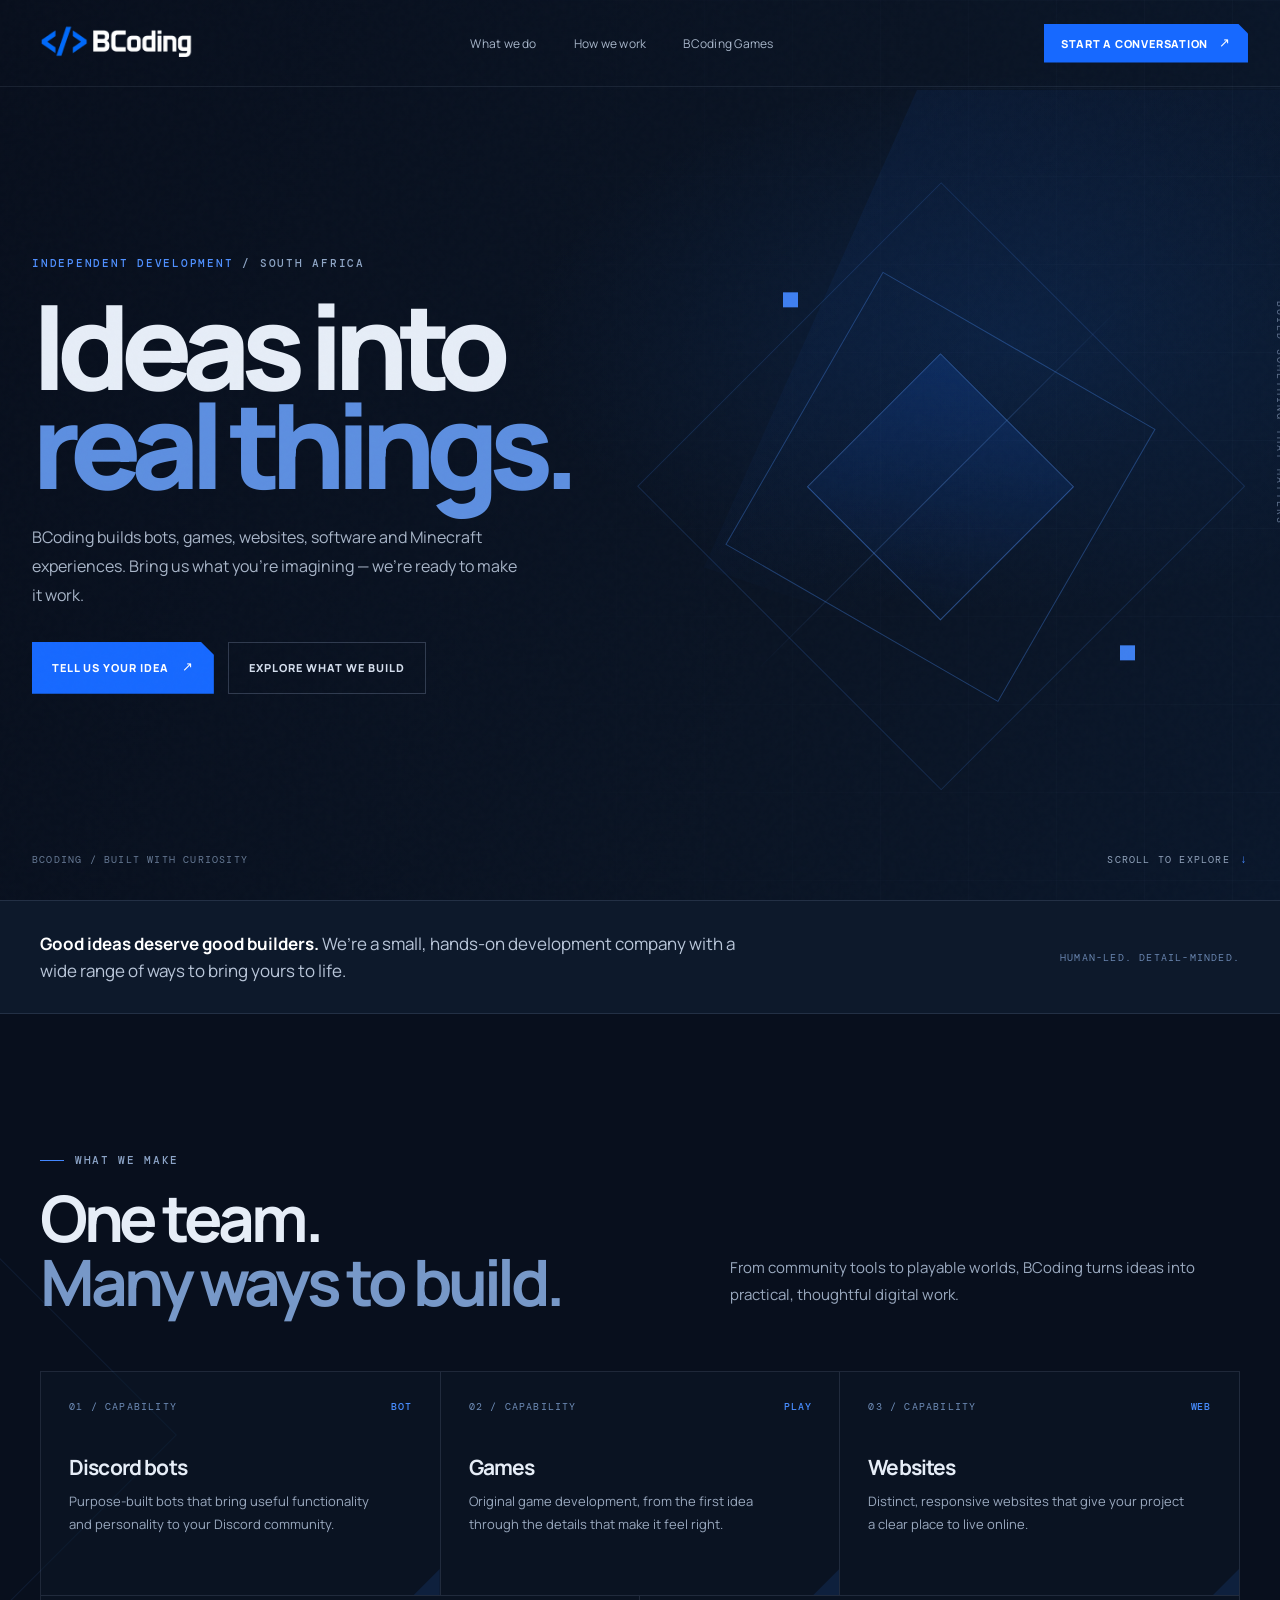
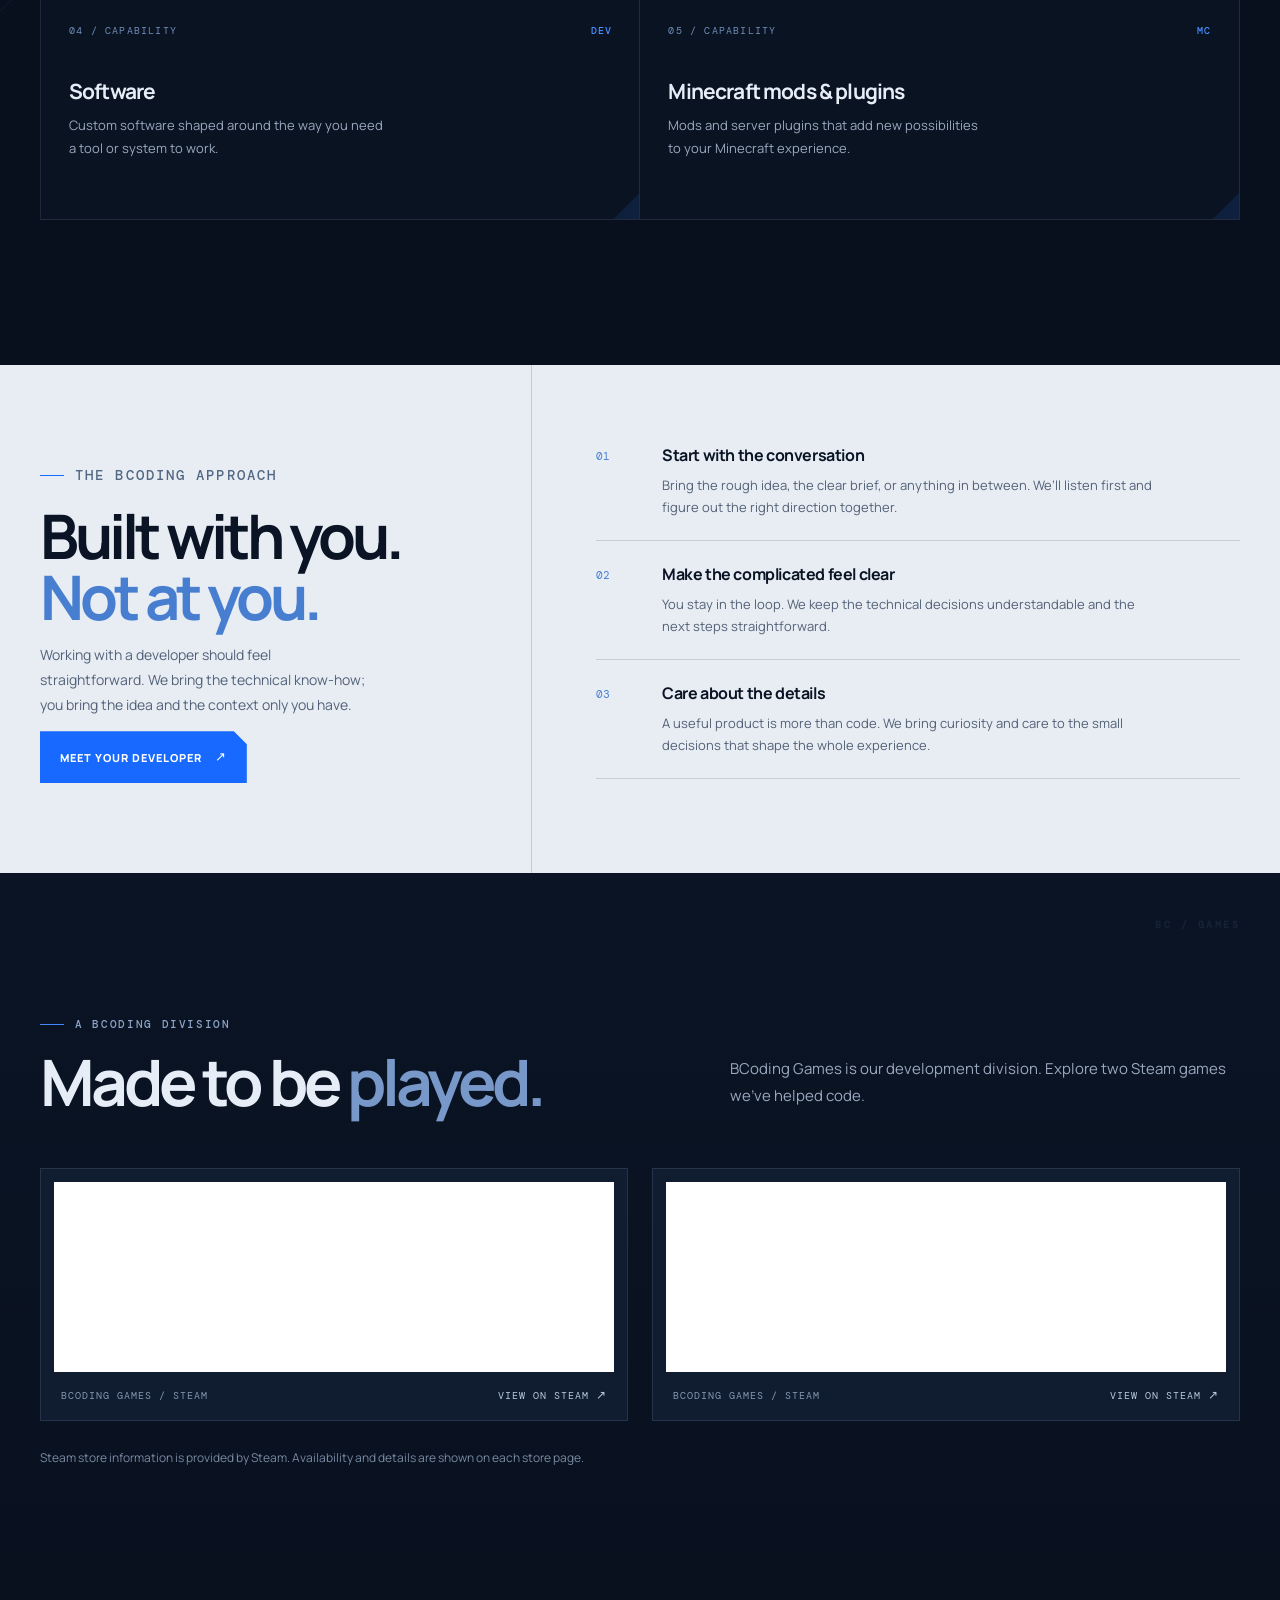
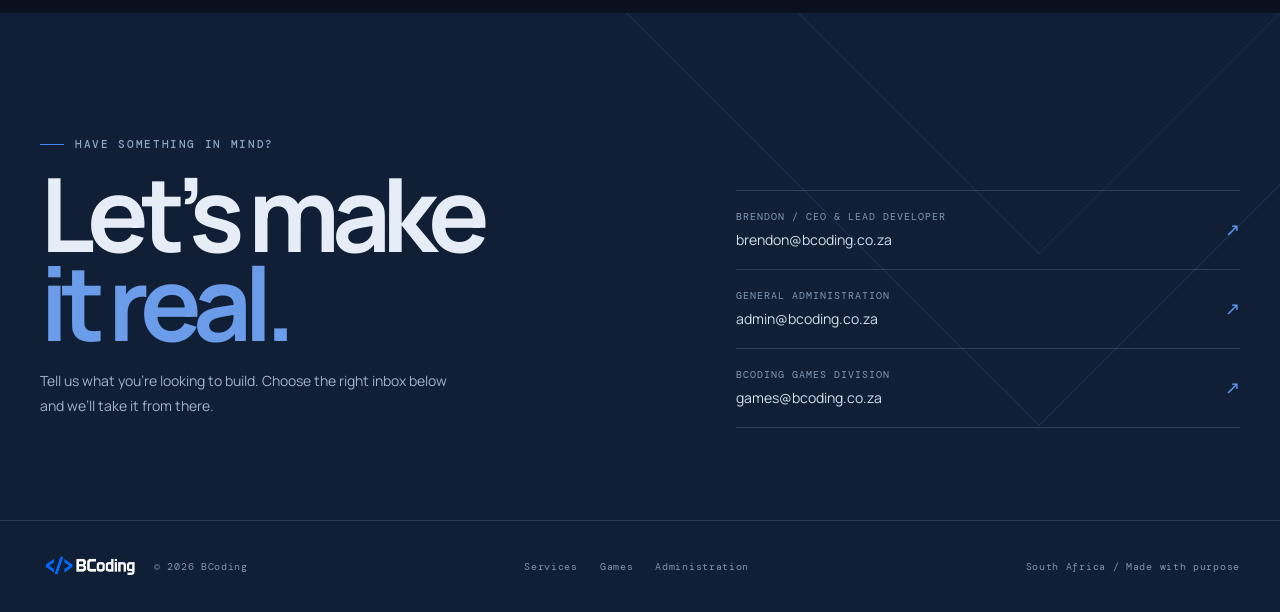
==== commit 3073270e: "Remove announcement banner from index.html Removed the announcement banner and related styles and sc" ====
--- a/index.html
+++ b/index.html
@@ -20,94 +20,6 @@
     <link rel="stylesheet" href="src/index.css" />
   </head>
   <body>
-        <!-- =====================================
-         BCODING ANNOUNCEMENT BANNER
-    ====================================== -->
-
-    <style>
-        .announcement-banner {
-            width: 100%;
-            background: #0b1729;
-            border-bottom: 1px solid rgba(65, 145, 255, 0.25);
-            box-sizing: border-box;
-            position: relative;
-            z-index: 99999;
-        }
-
-        .announcement-banner[hidden] {
-            display: none !important;
-        }
-
-        .announcement-inner {
-            max-width: 1200px;
-            min-height: 44px;
-            margin: 0 auto;
-            padding: 10px 24px;
-            display: flex;
-            align-items: center;
-            justify-content: center;
-            gap: 12px;
-            box-sizing: border-box;
-            font-family: inherit;
-        }
-
-        .announcement-indicator {
-            width: 8px;
-            height: 8px;
-            min-width: 8px;
-            border-radius: 50%;
-            background: #f0ad4e;
-            box-shadow: 0 0 10px rgba(240, 173, 78, 0.45);
-        }
-
-        .announcement-label {
-            color: #72adff;
-            font-size: 10px;
-            font-weight: 800;
-            letter-spacing: 1.5px;
-            white-space: nowrap;
-        }
-
-        .announcement-message {
-            color: #b9c6d9;
-            font-size: 12px;
-            line-height: 1.6;
-            text-align: center;
-        }
-
-        @media (max-width: 650px) {
-            .announcement-inner {
-                padding: 12px 16px;
-                gap: 9px;
-                flex-wrap: wrap;
-            }
-
-            .announcement-message {
-                flex-basis: 100%;
-                font-size: 11px;
-                text-align: center;
-            }
-        }
-    </style>
-
-    <div class="announcement-banner" id="announcementBanner" hidden>
-        <div class="announcement-inner">
-            <span class="announcement-indicator"></span>
-            <span class="announcement-label">SERVICE NOTICE</span>
-            <span class="announcement-message">
-                Our blog website is currently offline due to a hardware failure.
-                We apologise for the inconvenience.
-            </span>
-        </div>
-    </div>
-
-    <script>
-        // ANNOUNCEMENT SETTINGS
-        const SHOW_ANNOUNCEMENT = true;
-
-        document.getElementById("announcementBanner").hidden =
-            !SHOW_ANNOUNCEMENT;
-    </script>
     <div class="site-shell">
       <header class="header" data-testid="site-header">
         <nav class="nav" aria-label="Main navigation">
